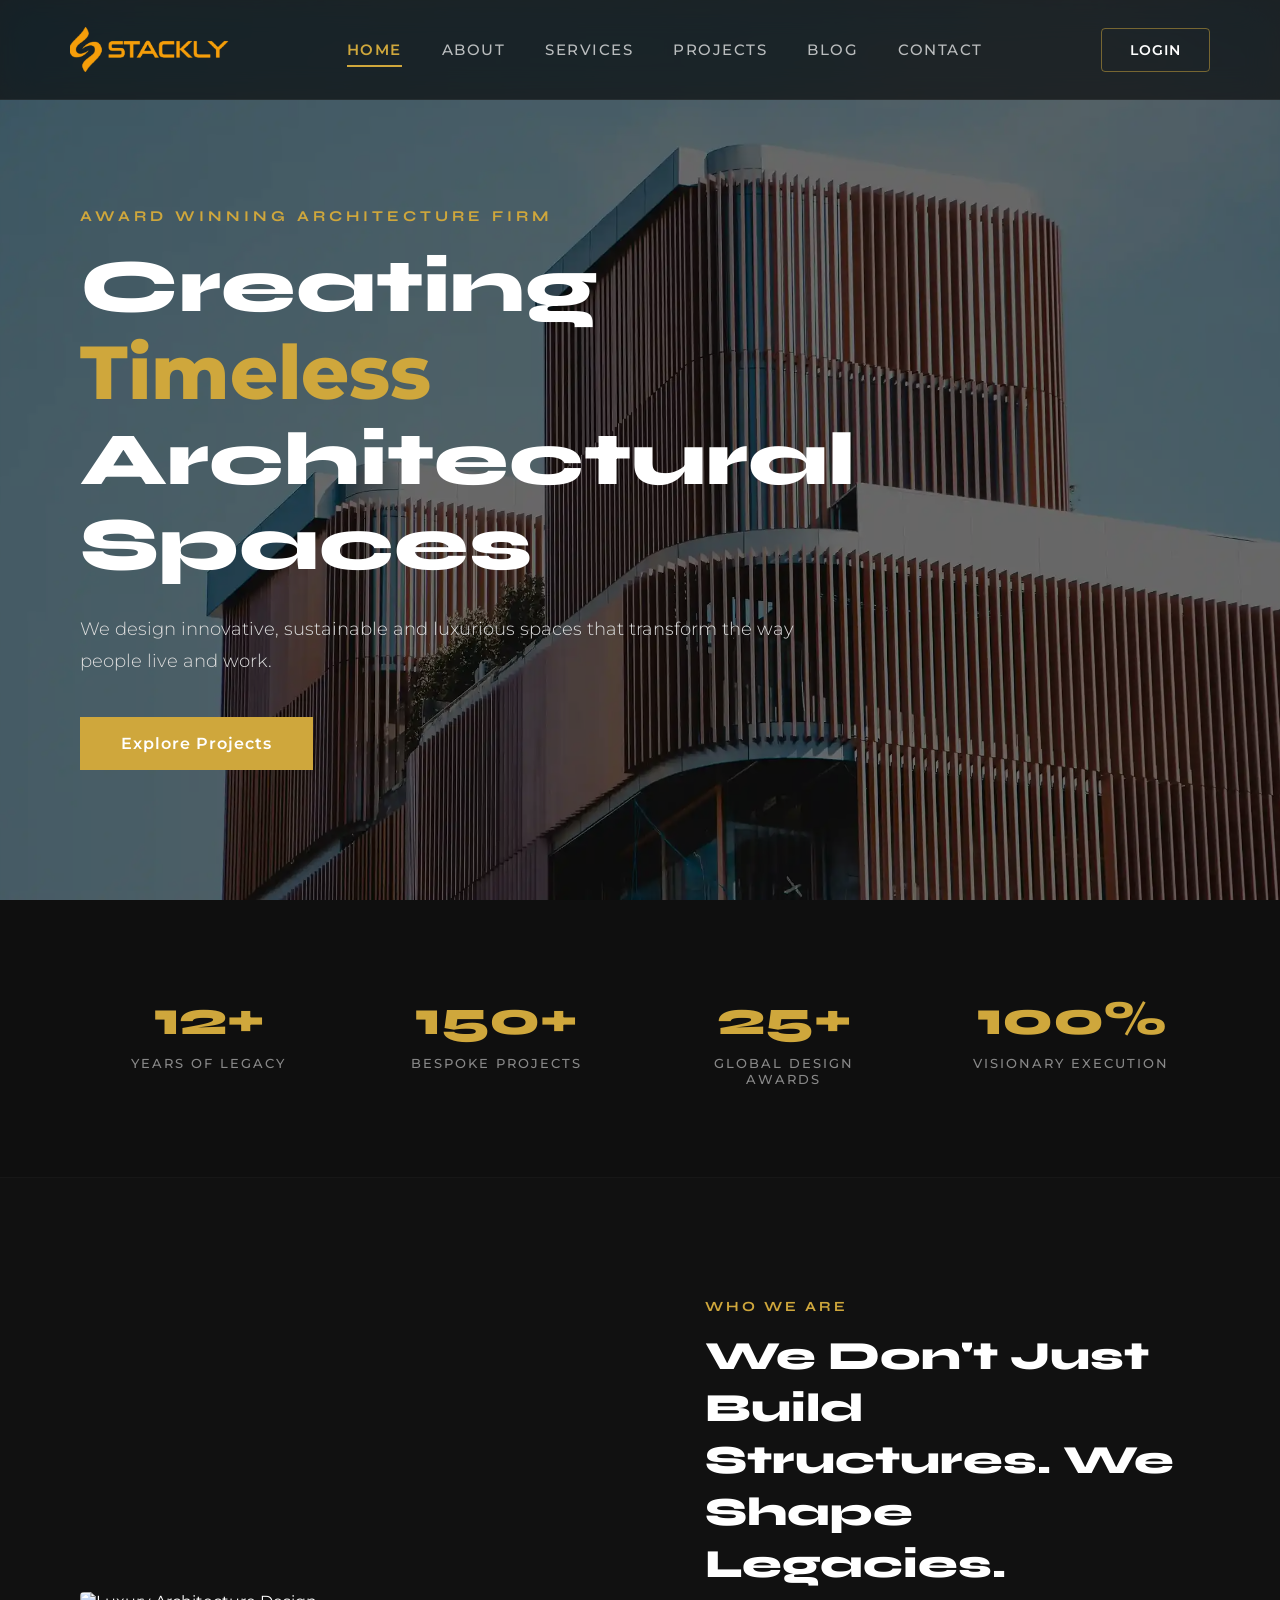
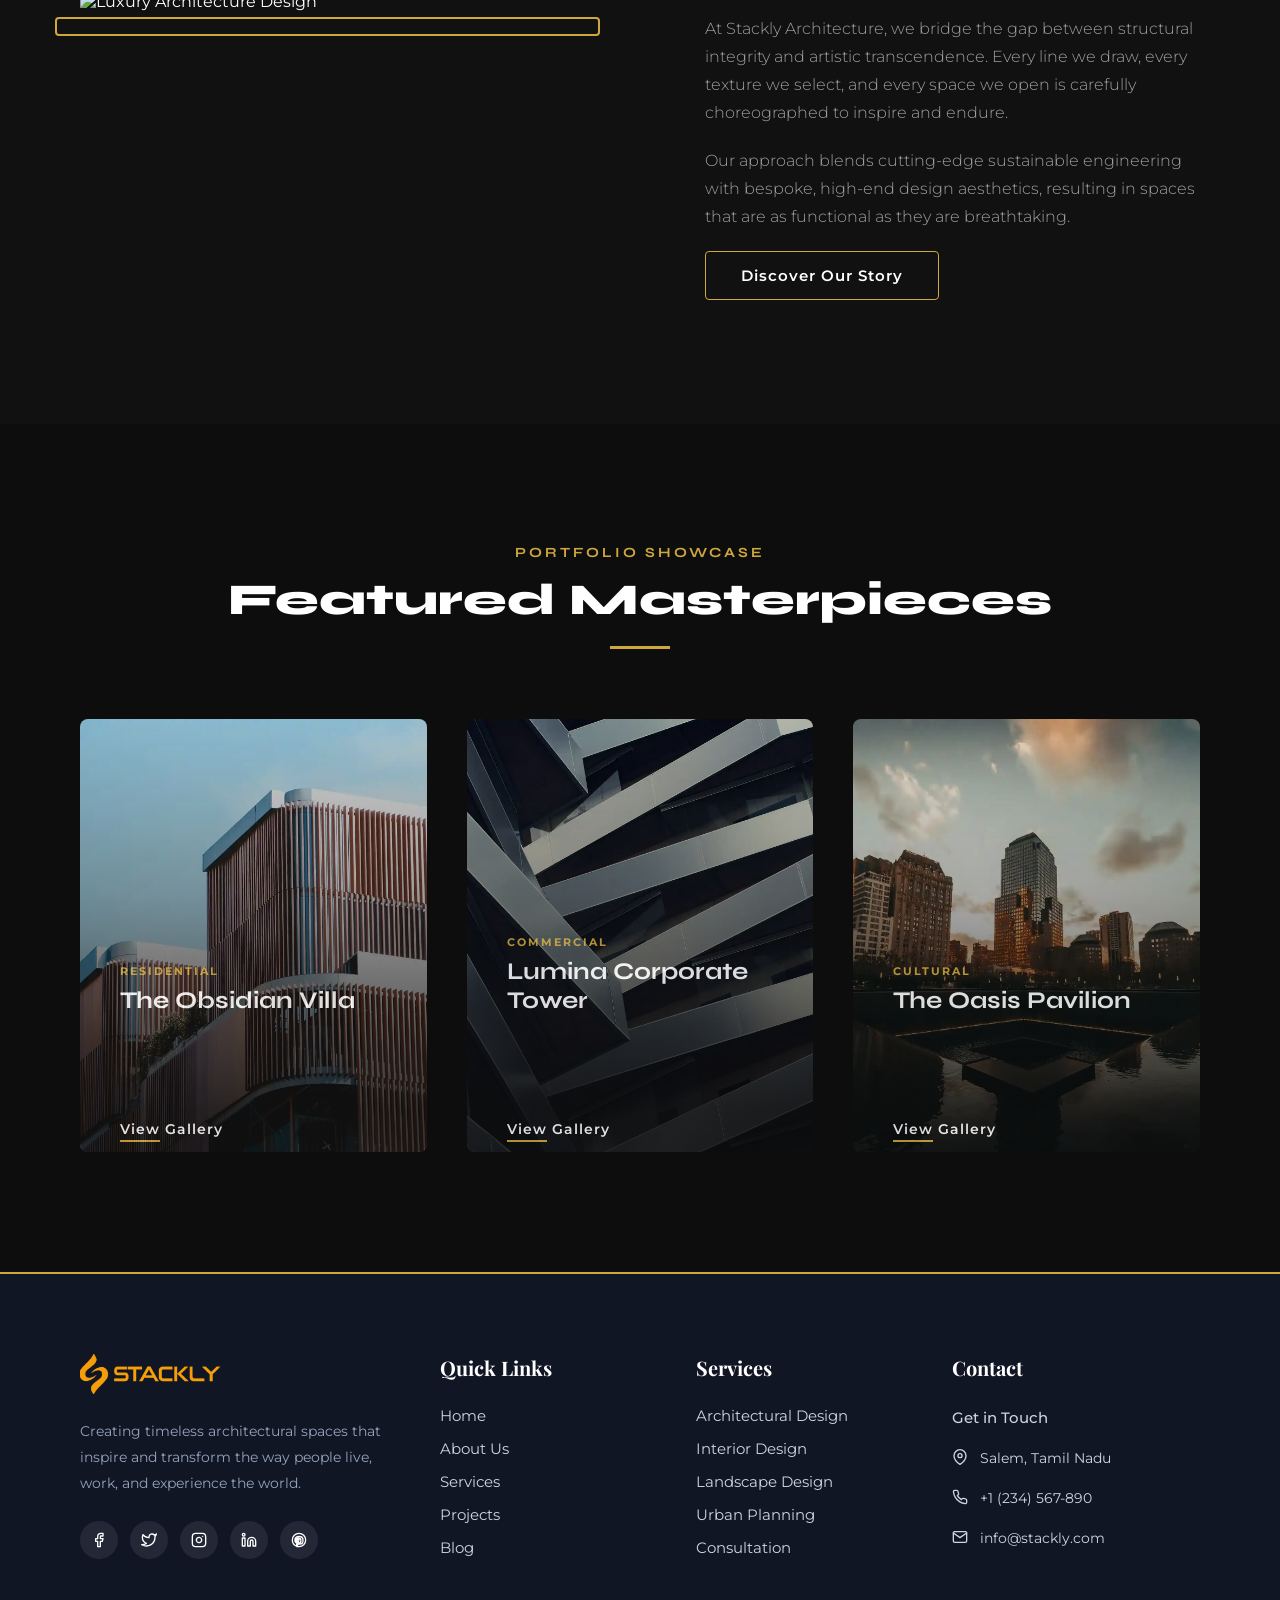
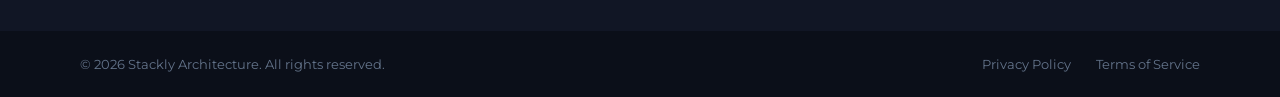
==== index.html @ 0e6e949b "Add files via upload" ====
<!DOCTYPE html>
<html lang="en">

<head>
  <meta charset="UTF-8" />
  <meta name="viewport" content="width=device-width, initial-scale=1.0" />
  <title>Stackly Architecture</title>
  <link rel="stylesheet" href="navbar.css">
  <link rel="stylesheet" href="footer.css">
  <link rel="stylesheet" href="index.css">
</head>

<body>

  <div id="navbar-container"></div>

  <section class="hero">
    <div class="overlay"></div>

    <div class="hero-content">
      <h4>AWARD WINNING ARCHITECTURE FIRM</h4>

      <h1>
        Creating <span>Timeless</span><br>
        Architectural Spaces
      </h1>

      <p>
        We design innovative, sustainable and luxurious spaces
        that transform the way people live and work.
      </p>

      <a href="404.html" class="explore-btn">Explore Projects</a>
    </div>
  </section>

  <!-- Highlights / Stats Bar -->
  <section class="stats-section reveal">
    <div class="stats-grid">
      <div class="stats-item">
        <h2>12+</h2>
        <p>Years of Legacy</p>
      </div>
      <div class="stats-item">
        <h2>150+</h2>
        <p>Bespoke Projects</p>
      </div>
      <div class="stats-item">
        <h2>25+</h2>
        <p>Global Design Awards</p>
      </div>
      <div class="stats-item">
        <h2>100%</h2>
        <p>Visionary Execution</p>
      </div>
    </div>
  </section>

  <!-- About Studio Teaser -->
  <section class="about-teaser reveal">
    <div class="teaser-grid">
      <div class="teaser-img-wrapper">
        <img src="https://images.unsplash.com/photo-1600585154340-be6161a56a0c?q=80&w=1200"
          alt="Luxury Architecture Design">
        <div class="teaser-gold-frame"></div>
      </div>
      <div class="teaser-content">
        <h4>WHO WE ARE</h4>
        <h2>We Don't Just Build Structures. We Shape Legacies.</h2>
        <p>
          At Stackly Architecture, we bridge the gap between structural integrity and artistic transcendence. Every line
          we draw, every texture we select, and every space we open is carefully choreographed to inspire and endure.
        </p>
        <p>
          Our approach blends cutting-edge sustainable engineering with bespoke, high-end design aesthetics, resulting
          in spaces that are as functional as they are breathtaking.
        </p>
        <a href="404.html" class="teaser-btn">Discover Our Story</a>
      </div>
    </div>
  </section>

  <!-- Featured Masterpieces Portfolio -->
  <section class="featured-projects reveal">
    <div class="section-title">
      <h4>PORTFOLIO SHOWCASE</h4>
      <h2>Featured Masterpieces</h2>
      <div class="title-bar"></div>
    </div>

    <div class="projects-grid">
      <!-- Card 1 -->
      <div class="project-item">
        <div class="project-img-box">
          <img src="assets/a1.webp" alt="The Obsidian Villa">
          <div class="project-hover-overlay">
            <div class="project-meta">
              <span>RESIDENTIAL</span>
              <h3>The Obsidian Villa</h3>
              <p>A harmonious blend of dark concrete, raw timber, and expansive glass panels looking over the hills.</p>
              <a href="project.html" class="project-link">View Gallery</a>
            </div>
          </div>
        </div>
      </div>

      <!-- Card 2 -->
      <div class="project-item">
        <div class="project-img-box">
          <img src="assets/a2.webp" alt="Lumina Corporate Tower">
          <div class="project-hover-overlay">
            <div class="project-meta">
              <span>COMMERCIAL</span>
              <h3>Lumina Corporate Tower</h3>
              <p>A towering statement of modern light-refractive glass panels and dynamic corporate layout spacing.</p>
              <a href="project.html" class="project-link">View Gallery</a>
            </div>
          </div>
        </div>
      </div>

      <!-- Card 3 -->
      <div class="project-item">
        <div class="project-img-box">
          <img src="assets/a3.webp" alt="The Oasis Pavilion">
          <div class="project-hover-overlay">
            <div class="project-meta">
              <span>CULTURAL</span>
              <h3>The Oasis Pavilion</h3>
              <p>A sculptural community dome utilizing natural curved panels and integrated biophilic gardens.</p>
              <a href="project.html" class="project-link">View Gallery</a>
            </div>
          </div>
        </div>
      </div>
    </div>
  </section>

  <footer class="site-footer">
    <div class="footer-grid">
      <div class="footer-col brand-col">
        <div class="footer-logo" onclick="window.location.href='index.html'">
          <img src="assets/logo.webp" alt="Stackly Logo">
        </div>
        <p class="brand-desc">Creating timeless architectural spaces that inspire and transform the way people live, work, and experience the world.</p>
        <div class="social-links">
          <a href="404.html" class="social-icon" aria-label="Facebook"><svg xmlns="http://www.w3.org/2000/svg" width="20" height="20" viewBox="0 0 24 24" fill="none" stroke="currentColor" stroke-width="2" stroke-linecap="round" stroke-linejoin="round"><path d="M18 2h-3a5 5 0 0 0-5 5v3H7v4h3v8h4v-8h3l1-4h-4V7a1 1 0 0 1 1-1h3z"></path></svg></a>
          <a href="404.html" class="social-icon" aria-label="Twitter"><svg xmlns="http://www.w3.org/2000/svg" width="20" height="20" viewBox="0 0 24 24" fill="none" stroke="currentColor" stroke-width="2" stroke-linecap="round" stroke-linejoin="round"><path d="M23 3a10.9 10.9 0 0 1-3.14 1.53 4.48 4.48 0 0 0-7.86 3v1A10.66 10.66 0 0 1 3 4s-4 9 5 13a11.64 11.64 0 0 1-7 2c9 5 20 0 20-11.5a4.5 4.5 0 0 0-.08-.83A7.72 7.72 0 0 0 23 3z"></path></svg></a>
          <a href="404.html" class="social-icon" aria-label="Instagram"><svg xmlns="http://www.w3.org/2000/svg" width="20" height="20" viewBox="0 0 24 24" fill="none" stroke="currentColor" stroke-width="2" stroke-linecap="round" stroke-linejoin="round"><rect x="2" y="2" width="20" height="20" rx="5" ry="5"></rect><path d="M16 11.37A4 4 0 1 1 12.63 8 4 4 0 0 1 16 11.37z"></path><line x1="17.5" y1="6.5" x2="17.51" y2="6.5"></line></svg></a>
          <a href="404.html" class="social-icon" aria-label="LinkedIn"><svg xmlns="http://www.w3.org/2000/svg" width="20" height="20" viewBox="0 0 24 24" fill="none" stroke="currentColor" stroke-width="2" stroke-linecap="round" stroke-linejoin="round"><path d="M16 8a6 6 0 0 1 6 6v7h-4v-7a2 2 0 0 0-2-2 2 2 0 0 0-2 2v7h-4v-7a6 6 0 0 1 6-6z"></path><rect x="2" y="9" width="4" height="12"></rect><circle cx="4" cy="4" r="2"></circle></svg></a>
          <a href="404.html" class="social-icon" aria-label="Pinterest"><svg xmlns="http://www.w3.org/2000/svg" width="20" height="20" viewBox="0 0 24 24" fill="none" stroke="currentColor" stroke-width="2" stroke-linecap="round" stroke-linejoin="round"><path d="M12 2C6.48 2 2 6.48 2 12c0 4.27 2.68 7.9 6.47 9.35-.08-.8-.15-2.02.03-2.9.16-.69.96-4.08.96-4.08s-.25-.49-.25-1.22c0-1.15.66-2.01 1.49-2.01.7 0 1.04.53 1.04 1.16 0 .7-.45 1.76-.69 2.74-.19.82.41 1.48 1.22 1.48 1.47 0 2.6-1.55 2.6-3.79 0-1.98-1.42-3.37-3.46-3.37-2.36 0-3.74 1.77-3.74 3.59 0 .71.27 1.48.62 1.9.07.08.08.15.06.23-.06.27-.21.87-.24.99-.04.16-.14.2-.32.12-1.19-.55-1.93-2.29-1.93-3.69 0-3.01 2.18-5.77 6.3-5.77 3.31 0 5.88 2.36 5.88 5.5 0 3.29-2.07 5.94-4.95 5.94-1 0-1.93-.52-2.25-1.12l-.61 2.33c-.22.85-.82 1.92-1.22 2.57C10.07 21.87 11.02 22 12 22c5.52 0 10-4.48 10-10S17.52 2 12 2z"></path></svg></a>
        </div>
      </div>
      <div class="footer-col">
        <h3>Quick Links</h3>
        <ul>
          <li><a href="index.html">Home</a></li>
          <li><a href="about.html">About Us</a></li>
          <li><a href="services.html">Services</a></li>
          <li><a href="project.html">Projects</a></li>
          <li><a href="blog.html">Blog</a></li>
        </ul>
      </div>
      <div class="footer-col">
        <h3>Services</h3>
        <ul>
          <li><a href="services.html">Architectural Design</a></li>
          <li><a href="services.html">Interior Design</a></li>
          <li><a href="services.html">Landscape Design</a></li>
          <li><a href="services.html">Urban Planning</a></li>
          <li><a href="services.html">Consultation</a></li>
        </ul>
      </div>
      <div class="footer-col contact-col">
        <h3>Contact</h3>
        <ul class="contact-list">
          <li class="get-in-touch-label">Get in Touch</li>
          <li><svg xmlns="http://www.w3.org/2000/svg" width="18" height="18" viewBox="0 0 24 24" fill="none" stroke="currentColor" stroke-width="2" stroke-linecap="round" stroke-linejoin="round"><path d="M21 10c0 7-9 13-9 13s-9-6-9-13a9 9 0 0 1 18 0z"></path><circle cx="12" cy="10" r="3"></circle></svg><span>Salem, Tamil Nadu</span></li>
          <li><svg xmlns="http://www.w3.org/2000/svg" width="18" height="18" viewBox="0 0 24 24" fill="none" stroke="currentColor" stroke-width="2" stroke-linecap="round" stroke-linejoin="round"><path d="M22 16.92v3a2 2 0 0 1-2.18 2 19.79 19.79 0 0 1-8.63-3.07 19.5 19.5 0 0 1-6-6 19.79 19.79 0 0 1-3.07-8.67A2 2 0 0 1 4.11 2h3a2 2 0 0 1 2 1.72 12.84 12.84 0 0 0 .7 2.81 2 2 0 0 1-.45 2.11L8.09 9.91a16 16 0 0 0 6 6l1.27-1.27a2 2 0 0 1 2.11-.45 12.84 12.84 0 0 0 2.81.7A2 2 0 0 1 22 16.92z"></path></svg><span>+1 (234) 567-890</span></li>
          <li><svg xmlns="http://www.w3.org/2000/svg" width="18" height="18" viewBox="0 0 24 24" fill="none" stroke="currentColor" stroke-width="2" stroke-linecap="round" stroke-linejoin="round"><path d="M4 4h16c1.1 0 2 .9 2 2v12c0 1.1-.9 2-2 2H4c-1.1 0-2-.9-2-2V6c0-1.1.9-2 2-2z"></path><polyline points="22,6 12,13 2,6"></polyline></svg><span>info@stackly.com</span></li>
        </ul>
      </div>
    </div>
    <div class="footer-bottom">
      <p>&copy; 2026 Stackly Architecture. All rights reserved.</p>
      <div class="footer-bottom-links">
        <a href="#">Privacy Policy</a>
        <a href="#">Terms of Service</a>
      </div>
    </div>
  </footer>

  <script>
    fetch('navbar.html')
      .then(response => response.text())
      .then(data => {
        document.getElementById('navbar-container').innerHTML = data;
      });
  </script>
  <script src="script.js"></script>

</body>

</html>
---- navbar.css ----
@import url('https://fonts.googleapis.com/css2?family=Montserrat:wght@300;400;500;600;700&family=Syne:wght@500;700;800&display=swap');

*{
    margin:0;
    padding:0;
    box-sizing:border-box;
    font-family: 'Montserrat', Arial, Helvetica, sans-serif;
}

.navbar{
    width:100%;
    height:100px;
    background:rgba(17, 17, 17, 0.75);
    backdrop-filter:blur(15px) saturate(180%);
    -webkit-backdrop-filter:blur(15px) saturate(180%);
    display:flex;
    justify-content:space-between;
    align-items:center;
    padding:0 70px;
    position:fixed;
    top:0;
    left:0;
    z-index:1000;
    border-bottom:1px solid rgba(255, 255, 255, 0.05);
    transition:all 0.5s cubic-bezier(0.25, 0.8, 0.25, 1);
    animation:navFade 1s cubic-bezier(0.25, 0.8, 0.25, 1);
}

/* Scrolled/Sticky State */
.navbar.scrolled,
.navbar.sticky {
    height: 75px;
    background: rgba(17, 17, 17, 0.92);
    box-shadow: 0 10px 30px rgba(0, 0, 0, 0.3);
    border-bottom: 1px solid rgba(207, 167, 60, 0.15);
}

.logo{
    font-family: 'Syne', sans-serif;
    font-size:32px;
    font-weight:800;
    letter-spacing:4px;
    text-transform:uppercase;
    background: linear-gradient(135deg, #ffffff 30%, #cfa73c 70%);
    -webkit-background-clip: text;
    background-clip: text;
    -webkit-text-fill-color: transparent;
    transition: all 0.5s cubic-bezier(0.25, 0.8, 0.25, 1);
    cursor:pointer;
    position:relative;
}

.logo:hover{
    transform: scale(1.03);
    filter: drop-shadow(0 0 10px rgba(207, 167, 60, 0.5));
}

nav{
    display:flex;
    align-items:center;
    gap:40px;
}

nav a{
    text-decoration:none;
    color:rgba(255, 255, 255, 0.7);
    font-size:15px;
    font-weight:500;
    letter-spacing:1.5px;
    text-transform:uppercase;
    position:relative;
    padding:8px 0;
    transition: color 0.4s cubic-bezier(0.25, 0.8, 0.25, 1), transform 0.3s ease;
    display: inline-block;
}

nav a::after{
    content:'';
    width:0%;
    height:2px;
    background:linear-gradient(90deg, transparent, #cfa73c, transparent);
    position:absolute;
    left:50%;
    bottom:0;
    transition: width 0.4s cubic-bezier(0.25, 0.8, 0.25, 1), left 0.4s cubic-bezier(0.25, 0.8, 0.25, 1);
}

nav a:hover{
    color:white;
    transform:translateY(-2px);
}

nav a:hover::after{
    width:100%;
    left:0;
}

/* Active Link State */
nav a.active {
    color: #cfa73c;
    font-weight: 600;
}

nav a.active::after {
    width: 100%;
    left: 0;
    background: #cfa73c;
}

.nav-buttons{
    display:flex;
    align-items:center;
}

.login-btn{
    padding:12px 28px;
    border:1px solid rgba(207, 167, 60, 0.5);
    text-decoration:none;
    color:white;
    font-size:14px;
    font-weight:600;
    letter-spacing:1px;
    text-transform:uppercase;
    border-radius:4px;
    background:transparent;
    position:relative;
    overflow:hidden;
    transition:all 0.4s cubic-bezier(0.25, 0.8, 0.25, 1);
    z-index:1;
}

.login-btn::before {
    content: '';
    position: absolute;
    top: 0;
    left: 0;
    width: 0%;
    height: 100%;
    background: #cfa73c;
    z-index: -1;
    transition: all 0.4s cubic-bezier(0.25, 0.8, 0.25, 1);
}

.login-btn:hover{
    color:#111;
    border-color:#cfa73c;
    box-shadow:0 0 15px rgba(207, 167, 60, 0.4);
    transform:translateY(-2px);
}

.login-btn:hover::before {
    width: 100%;
}

/* Menu Toggle (Hamburger) */
.menu-toggle {
    display: none;
    flex-direction: column;
    justify-content: space-between;
    width: 30px;
    height: 20px;
    background: transparent;
    border: none;
    cursor: pointer;
    z-index: 1001;
}

.menu-toggle .bar {
    width: 100%;
    height: 2px;
    background-color: white;
    border-radius: 2px;
    transition: all 0.4s cubic-bezier(0.25, 0.8, 0.25, 1);
}

/* Hamburger Animation when Active */
.menu-toggle.active .bar:nth-child(1) {
    transform: translateY(9px) rotate(45deg);
    background-color: #cfa73c;
}

.menu-toggle.active .bar:nth-child(2) {
    opacity: 0;
    transform: translateX(-20px);
}

.menu-toggle.active .bar:nth-child(3) {
    transform: translateY(-9px) rotate(-45deg);
    background-color: #cfa73c;
}

@keyframes navFade{
    from{
        opacity:0;
        transform:translateY(-40px);
    }
    to{
        opacity:1;
        transform:translateY(0);
    }
}

/* Body lock when menu open */
body.menu-open {
    overflow: hidden;
}

/* Responsive Styles */
@media(max-width:992px){
    .navbar{
        padding:0 40px;
    }
    nav{
        gap:25px;
    }
    nav a{
        font-size:14px;
        letter-spacing:1px;
    }
    .logo{
        font-size:28px;
    }
}

@media(max-width:768px){
    .navbar{
        height:80px;
        padding:0 30px;
    }
    
    .navbar.scrolled,
    .navbar.sticky{
        height:70px;
    }

    .menu-toggle{
        display:flex;
    }

    nav{
        position:fixed;
        top:0;
        right:-100%;
        width:80%;
        max-width:360px;
        height:100vh;
        background:rgba(10, 10, 10, 0.98);
        backdrop-filter:blur(25px);
        -webkit-backdrop-filter:blur(25px);
        border-left:1px solid rgba(207, 167, 60, 0.15);
        flex-direction:column;
        justify-content:center;
        align-items:center;
        gap:35px;
        transition:right 0.5s cubic-bezier(0.25, 0.8, 0.25, 1);
        z-index:1000;
        padding:100px 40px;
    }

    nav.active{
        right:0;
    }

    nav a{
        font-size:18px;
        letter-spacing:2px;
        color:rgba(255, 255, 255, 0.85);
    }
    
    nav a:hover {
        transform: none;
    }

    .nav-buttons{
        position:fixed;
        bottom:80px;
        right:-100%;
        width:80%;
        max-width:360px;
        justify-content:center;
        transition:right 0.5s cubic-bezier(0.25, 0.8, 0.25, 1);
        z-index:1000;
    }

    .nav-buttons.active{
        right:0;
    }

    .login-btn{
        width:70%;
        text-align:center;
        padding:14px 0;
        font-size:15px;
    }
}

/* Prevent content cut-off under fixed navbar for all pages */
.hero,
.about,
.contact,
.services,
.projects,
.blog-section {
    padding-top: 160px !important;
    padding-bottom: 80px !important;
    min-height: 100vh !important;
    box-sizing: border-box !important;
}

@media(max-width: 768px) {
    .hero,
    .about,
    .contact,
    .services,
    .projects,
    .blog-section {
        padding-top: 120px !important;
        padding-bottom: 60px !important;
    }
}

/* Logo Image Styling & Scroll Animations */
.logo img {
    height: 45px;
    width: auto;
    display: block;
    transition: all 0.5s cubic-bezier(0.25, 0.8, 0.25, 1);
}

.navbar.scrolled .logo img,
.navbar.sticky .logo img {
    height: 38px;
}

@media(max-width: 480px) {
    .navbar {
        padding: 0 20px;
        height: 70px;
    }

    .logo img {
        height: 36px;
    }

    nav {
        width: 100%;
        max-width: 100%;
    }

    .nav-buttons {
        width: 100%;
        max-width: 100%;
    }

    .login-btn {
        width: 80%;
    }
}
---- footer.css ----
@import url('https://fonts.googleapis.com/css2?family=Montserrat:wght@300;400;500;600;700&family=Syne:wght@500;700;800&family=Playfair+Display:wght@600;700&display=swap');

.site-footer {
    background: #111625; /* Dark navy slate background */
    color: #cbd5e1; /* Slate text color */
    padding: 80px 80px 0 80px; /* Top and sides padding, 0 bottom padding so the bottom bar sits flush */
    border-top: 2px solid #cfa73c; /* Solid gold top line */
    font-family: 'Montserrat', sans-serif;
    position: relative;
    z-index: 10;
}

.footer-grid {
    max-width: 1200px;
    margin: 0 auto;
    display: grid;
    grid-template-columns: 1.5fr 1fr 1fr 1.2fr;
    gap: 50px;
}

.footer-col h3 {
    font-family: 'Playfair Display', serif; /* Serif typography for headings */
    color: #ffffff; /* Crisp white */
    font-size: 20px;
    font-weight: 700;
    margin-bottom: 25px;
    letter-spacing: 0px;
    text-transform: capitalize;
}

/* Brand Column styling */
.brand-col .footer-logo {
    margin-bottom: 20px;
    cursor: pointer;
    display: inline-block;
    transition: all 0.3s ease;
}

.brand-col .footer-logo img {
    height: 40px;
    width: auto;
    display: block;
}

.brand-desc {
    font-size: 14px;
    line-height: 26px;
    color: #94a3b8; /* Lighter slate gray */
    margin-bottom: 25px;
}

/* Social links styling */
.social-links {
    display: flex;
    gap: 12px;
}

.social-icon {
    display: flex;
    justify-content: center;
    align-items: center;
    width: 38px;
    height: 38px;
    border-radius: 50%;
    background: rgba(255, 255, 255, 0.08); /* Solid dark translucent circle */
    color: #ffffff; /* White icons */
    transition: all 0.3s ease;
    border: none;
}

.social-icon svg {
    display: block;
    width: 16px;
    height: 16px;
    transition: transform 0.3s ease;
}

.social-icon:hover {
    background: #cfa73c;
    color: #111625;
    transform: translateY(-3px);
}

.social-icon:hover svg {
    transform: scale(1.1);
}

/* Quick links and list stylings */
.footer-col ul {
    list-style: none;
    padding: 0;
    margin: 0;
}

.footer-col ul li {
    margin-bottom: 14px;
}

.footer-col ul li a {
    text-decoration: none;
    color: #cbd5e1; /* Slate blue-gray */
    font-size: 15px;
    transition: all 0.3s ease;
    display: inline-block;
}

.footer-col ul li a:hover {
    color: #ffffff; /* Brighten to white on hover */
    transform: translateX(3px);
}

/* Contact Info list */
.contact-list li {
    display: flex;
    align-items: flex-start;
    gap: 12px;
    margin-bottom: 16px !important;
    font-size: 14px;
    line-height: 24px;
    color: #cbd5e1;
}

.get-in-touch-label {
    color: #cbd5e1 !important;
    font-size: 15px !important;
    font-weight: 500;
    margin-bottom: 16px !important;
    display: block !important;
}

.contact-list li svg {
    color: #cbd5e1; /* White/slate icons instead of gold */
    flex-shrink: 0;
    margin-top: 3px;
    width: 16px;
    height: 16px;
}

/* Bottom copyright bar */
.footer-bottom {
    background: #0b0f19; /* Very dark navy bar */
    margin: 60px -80px 0 -80px; /* Stretch to edge over the padding */
    padding: 25px 80px;
    display: flex;
    justify-content: space-between;
    align-items: center;
    font-size: 13px;
    color: #64748b;
}

.footer-bottom-links {
    display: flex;
    gap: 25px;
}

.footer-bottom-links a {
    text-decoration: none;
    color: #64748b;
    transition: color 0.3s;
}

.footer-bottom-links a:hover {
    color: #cbd5e1;
}

/* Responsive collapse rules */
@media(max-width: 992px) {
    .site-footer {
        padding: 60px 40px 0 40px;
    }
    
    .footer-grid {
        grid-template-columns: 1fr 1fr;
        gap: 40px;
    }

    .footer-bottom {
        margin: 60px -40px 0 -40px;
        padding: 25px 40px;
    }
}

@media(max-width: 576px) {
    .site-footer {
        padding: 50px 20px 0 20px;
    }

    .footer-grid {
        grid-template-columns: 1fr;
        gap: 35px;
    }
    
    .footer-bottom {
        flex-direction: column;
        gap: 15px;
        text-align: center;
        margin: 40px -20px 0 -20px;
        padding: 25px 20px;
    }
}
---- index.css ----
@import url('https://fonts.googleapis.com/css2?family=Montserrat:wght@300;400;500;600;700&family=Syne:wght@500;700;800&display=swap');

*{
    margin:0;
    padding:0;
    box-sizing:border-box;
}

body{
    background:#111;
    color:white;
    font-family: 'Montserrat', sans-serif;
    overflow-x: hidden;
}

/* Sequential theatrical animations for Hero section */
.hero{
    width:100%;
    min-height:100vh;
    background:url('./assets/a1.webp') center/cover;
    position:relative;
    display:flex;
    align-items:center;
    padding: 160px 80px 80px 80px;
}

.overlay{
    position:absolute;
    width:100%;
    height:100%;
    background:rgba(0,0,0,0.55);
    top:0;
    left:0;
}

.hero-content{
    position:relative;
    z-index:1;
    max-width:750px;
}

.hero-content h4{
    font-family: 'Syne', sans-serif;
    color:#cfa73c;
    margin-bottom:20px;
    letter-spacing:4px;
    font-weight: 700;
    font-size: 15px;
    text-transform: uppercase;
    opacity: 0;
    animation: fadeLeftHero 1s cubic-bezier(0.25, 0.8, 0.25, 1) 0.2s forwards;
}

.hero-content h1{
    font-family: 'Syne', sans-serif;
    font-size:75px;
    line-height:85px;
    margin-bottom:25px;
    font-weight: 800;
    opacity: 0;
    animation: fadeUpHero 1.2s cubic-bezier(0.25, 0.8, 0.25, 1) 0.5s forwards;
}

.hero-content span{
    color:#cfa73c;
}

.hero-content p{
    font-size:18px;
    line-height:32px;
    margin-bottom:40px;
    color: #ddd;
    font-weight: 300;
    opacity: 0;
    animation: fadeUpHero 1.2s cubic-bezier(0.25, 0.8, 0.25, 1) 0.8s forwards;
}

.explore-btn{
    display: inline-block;
    padding: 16px 40px;
    background: #cfa73c;
    color: white;
    text-decoration: none;
    font-size: 16px;
    font-weight: 600;
    letter-spacing: 1px;
    transition: all 0.4s cubic-bezier(0.25, 0.8, 0.25, 1);
    opacity: 0;
    animation: fadeUpHero 1.2s cubic-bezier(0.25, 0.8, 0.25, 1) 1.1s forwards;
    border: 1px solid #cfa73c;
    position: relative;
    overflow: hidden;
    z-index: 1;
}

.explore-btn::before {
    content: '';
    position: absolute;
    top: 0;
    left: -100%;
    width: 100%;
    height: 100%;
    background: white;
    transition: all 0.5s cubic-bezier(0.25, 0.8, 0.25, 1);
    z-index: -1;
}

.explore-btn:hover{
    color: black;
    border-color: white;
}

.explore-btn:hover::before {
    left: 0;
}

/* Stats Section (Highlights) */
.stats-section {
    background: #0f0f0f;
    padding: 70px 80px;
    border-bottom: 1px solid rgba(255, 255, 255, 0.03);
}

.stats-grid {
    max-width: 1200px;
    margin: 0 auto;
    display: grid;
    grid-template-columns: repeat(4, 1fr);
    gap: 30px;
    text-align: center;
}

.stats-item {
    padding: 20px;
    transition: transform 0.4s cubic-bezier(0.25, 0.8, 0.25, 1);
}

.stats-item:hover {
    transform: translateY(-8px);
}

.stats-item h2 {
    font-family: 'Syne', sans-serif;
    font-size: 48px;
    color: #cfa73c;
    font-weight: 800;
    margin-bottom: 8px;
}

.stats-item p {
    font-size: 13px;
    text-transform: uppercase;
    letter-spacing: 2px;
    color: #888;
    font-weight: 500;
}

/* About Teaser Section */
.about-teaser {
    background: #111;
    padding: 120px 80px;
}

.teaser-grid {
    max-width: 1200px;
    margin: 0 auto;
    display: grid;
    grid-template-columns: 1.1fr 1fr;
    gap: 80px;
    align-items: center;
}

.teaser-img-wrapper {
    position: relative;
    width: 100%;
}

.teaser-img-wrapper img {
    width: 100%;
    height: auto;
    display: block;
    border-radius: 4px;
    position: relative;
    z-index: 2;
}

.teaser-gold-frame {
    position: absolute;
    border: 2px solid #cfa73c;
    top: 25px;
    left: -25px;
    width: 100%;
    height: 100%;
    z-index: 1;
    border-radius: 4px;
    transition: all 0.5s cubic-bezier(0.25, 0.8, 0.25, 1);
}

.teaser-img-wrapper:hover .teaser-gold-frame {
    top: 0;
    left: 0;
}

.teaser-content h4 {
    font-family: 'Syne', sans-serif;
    color: #cfa73c;
    font-size: 14px;
    letter-spacing: 3px;
    margin-bottom: 15px;
    font-weight: 700;
}

.teaser-content h2 {
    font-family: 'Syne', sans-serif;
    font-size: 40px;
    line-height: 52px;
    margin-bottom: 25px;
    font-weight: 800;
    color: white;
}

.teaser-content p {
    font-size: 16px;
    line-height: 28px;
    color: #a0a0a0;
    margin-bottom: 20px;
    font-weight: 300;
}

.teaser-btn {
    display: inline-block;
    padding: 14px 35px;
    border: 1px solid #cfa73c;
    background: transparent;
    color: white;
    text-decoration: none;
    font-size: 15px;
    font-weight: 600;
    letter-spacing: 1px;
    border-radius: 4px;
    transition: all 0.4s cubic-bezier(0.25, 0.8, 0.25, 1);
    position: relative;
    overflow: hidden;
    z-index: 1;
}

.teaser-btn::before {
    content: '';
    position: absolute;
    top: 0;
    left: -100%;
    width: 100%;
    height: 100%;
    background: #cfa73c;
    transition: all 0.5s cubic-bezier(0.25, 0.8, 0.25, 1);
    z-index: -1;
}

.teaser-btn:hover::before {
    left: 0;
}

.teaser-btn:hover {
    color: #0d0d0d;
}

/* Featured Masterpieces Portfolio */
.featured-projects {
    background: #0d0d0d;
    padding: 120px 80px;
}

.section-title {
    text-align: center;
    margin-bottom: 70px;
}

.section-title h4 {
    font-family: 'Syne', sans-serif;
    color: #cfa73c;
    font-size: 14px;
    letter-spacing: 3px;
    margin-bottom: 12px;
    font-weight: 700;
}

.section-title h2 {
    font-family: 'Syne', sans-serif;
    font-size: 44px;
    font-weight: 800;
    color: white;
}

.title-bar {
    width: 60px;
    height: 3px;
    background: #cfa73c;
    margin: 20px auto 0 auto;
}

.projects-grid {
    max-width: 1200px;
    margin: 0 auto;
    display: grid;
    grid-template-columns: repeat(3, 1fr);
    gap: 40px;
}

.project-item {
    position: relative;
    border-radius: 8px;
    overflow: hidden;
    aspect-ratio: 4/5;
    z-index: 1;
}

.project-img-box {
    width: 100%;
    height: 100%;
    position: relative;
}

.project-img-box img {
    width: 100%;
    height: 100%;
    object-fit: cover;
    display: block;
    transition: transform 0.8s cubic-bezier(0.25, 0.8, 0.25, 1);
}

.project-hover-overlay {
    position: absolute;
    top: 0;
    left: 0;
    width: 100%;
    height: 100%;
    background: linear-gradient(to top, rgba(13,13,13,0.95) 10%, rgba(13,13,13,0.4) 60%, rgba(13,13,13,0.1) 100%);
    padding: 40px;
    display: flex;
    align-items: flex-end;
    opacity: 0.85;
    transition: all 0.5s cubic-bezier(0.25, 0.8, 0.25, 1);
}

.project-meta {
    transform: translateY(30px);
    transition: transform 0.5s cubic-bezier(0.25, 0.8, 0.25, 1);
}

.project-meta span {
    font-size: 11px;
    text-transform: uppercase;
    letter-spacing: 2px;
    color: #cfa73c;
    font-weight: 700;
    display: block;
    margin-bottom: 8px;
}

.project-meta h3 {
    font-family: 'Syne', sans-serif;
    font-size: 24px;
    font-weight: 700;
    color: white;
    margin-bottom: 12px;
}

.project-meta p {
    font-size: 14px;
    line-height: 24px;
    color: #a0a0a0;
    margin-bottom: 20px;
    font-weight: 300;
    opacity: 0;
    transition: opacity 0.5s cubic-bezier(0.25, 0.8, 0.25, 1);
}

.project-link {
    display: inline-block;
    color: white;
    text-decoration: none;
    font-size: 14px;
    font-weight: 600;
    letter-spacing: 1px;
    position: relative;
    padding-bottom: 4px;
}

.project-link::after {
    content: '';
    position: absolute;
    bottom: 0;
    left: 0;
    width: 40px;
    height: 2px;
    background: #cfa73c;
    transition: width 0.4s cubic-bezier(0.25, 0.8, 0.25, 1);
}

.project-item:hover .project-img-box img {
    transform: scale(1.08);
}

.project-item:hover .project-hover-overlay {
    background: linear-gradient(to top, rgba(13,13,13,0.98) 15%, rgba(13,13,13,0.55) 60%, rgba(13,13,13,0.2) 100%);
    opacity: 1;
}

.project-item:hover .project-meta {
    transform: translateY(0);
}

.project-item:hover .project-meta p {
    opacity: 1;
}

.project-item:hover .project-link::after {
    width: 100%;
}

/* Scroll Reveal States */
.reveal {
    opacity: 0;
    transform: translateY(50px);
    transition: opacity 1.2s cubic-bezier(0.25, 1, 0.5, 1), transform 1.2s cubic-bezier(0.25, 1, 0.5, 1);
}

.reveal.active {
    opacity: 1;
    transform: translateY(0);
}

/* Keyframes for Hero Intro */
@keyframes fadeLeftHero {
    from {
        opacity: 0;
        transform: translateX(-40px);
    }
    to {
        opacity: 1;
        transform: translateX(0);
    }
}

@keyframes fadeUpHero {
    from {
        opacity: 0;
        transform: translateY(50px);
    }
    to {
        opacity: 1;
        transform: translateY(0);
    }
}

/* Responsive CSS adjustments */
@media(max-width: 992px) {
    .hero{
        padding: 160px 40px 80px;
    }
    
    .hero-content h1{
        font-size: 55px;
        line-height: 65px;
    }
    
    .stats-section,
    .about-teaser,
    .featured-projects {
        padding: 80px 40px;
    }
    
    .stats-grid {
        grid-template-columns: repeat(2, 1fr);
        gap: 40px;
    }
    
    .teaser-grid {
        grid-template-columns: 1fr;
        gap: 60px;
    }
    
    .projects-grid {
        grid-template-columns: 1fr 1fr;
        gap: 30px;
    }
}

@media(max-width: 768px) {
    .hero {
        padding: 130px 25px 60px;
    }

    .hero-content {
        max-width: 100%;
    }

    .hero-content h1{
        font-size: 42px;
        line-height: 52px;
    }

    .hero-content p {
        font-size: 16px;
        line-height: 28px;
    }

    .projects-grid {
        grid-template-columns: 1fr;
        max-width: 100%;
    }

    .stats-section,
    .about-teaser,
    .featured-projects {
        padding: 60px 25px;
    }

    .stats-item h2 {
        font-size: 36px;
    }

    .teaser-gold-frame {
        display: none;
    }
}

@media(max-width: 576px) {
    .hero {
        padding: 120px 20px 60px;
    }

    .hero-content h4 {
        font-size: 12px;
        letter-spacing: 2px;
    }

    .hero-content h1{
        font-size: 32px;
        line-height: 42px;
    }

    .hero-content p {
        font-size: 15px;
        margin-bottom: 30px;
    }

    .explore-btn {
        padding: 14px 28px;
        font-size: 14px;
    }
    
    .stats-grid {
        grid-template-columns: 1fr 1fr;
        gap: 20px;
    }

    .stats-section {
        padding: 50px 20px;
    }

    .about-teaser,
    .featured-projects {
        padding: 60px 20px;
    }
    
    .teaser-content h2 {
        font-size: 28px;
        line-height: 38px;
    }
    
    .section-title h2 {
        font-size: 28px;
    }

    .section-title {
        margin-bottom: 40px;
    }

    .project-hover-overlay {
        padding: 24px;
        opacity: 1;
    }

    .project-meta {
        transform: translateY(0);
    }

    .project-meta p {
        opacity: 1;
    }
}
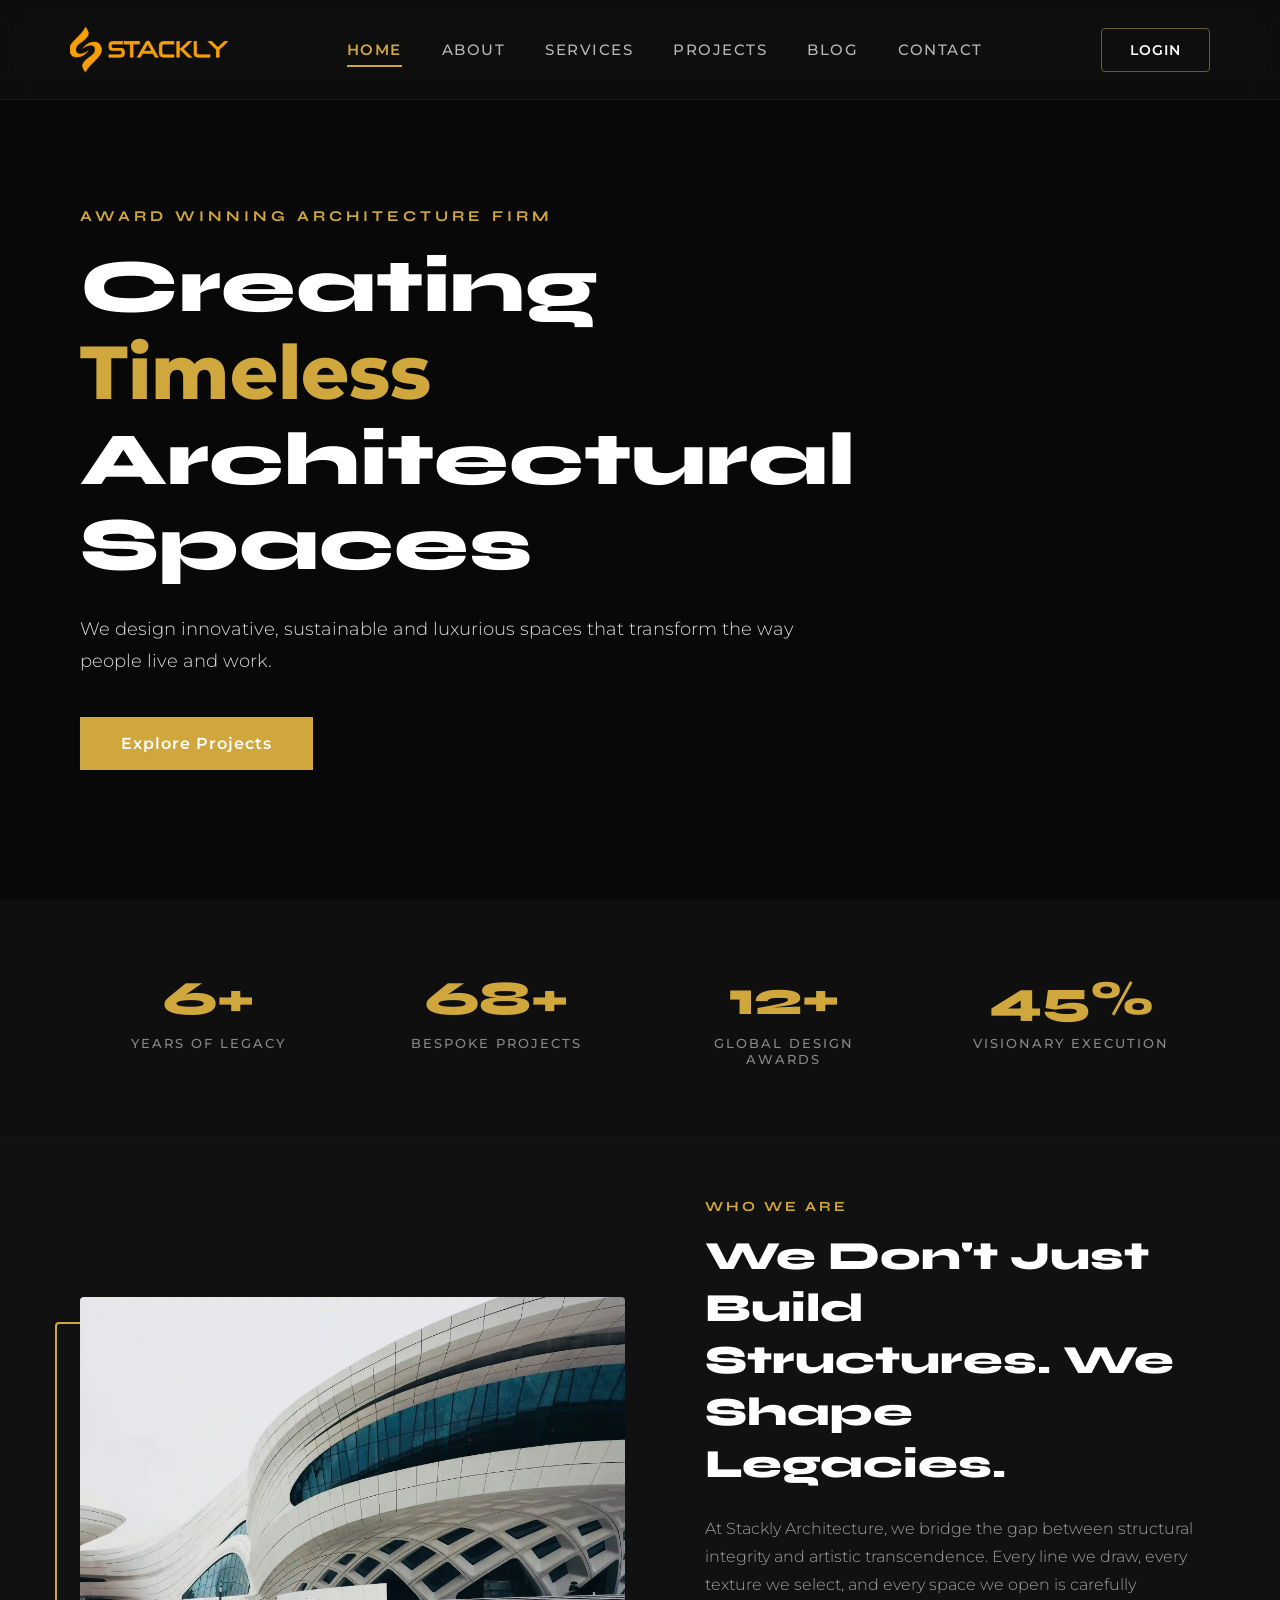
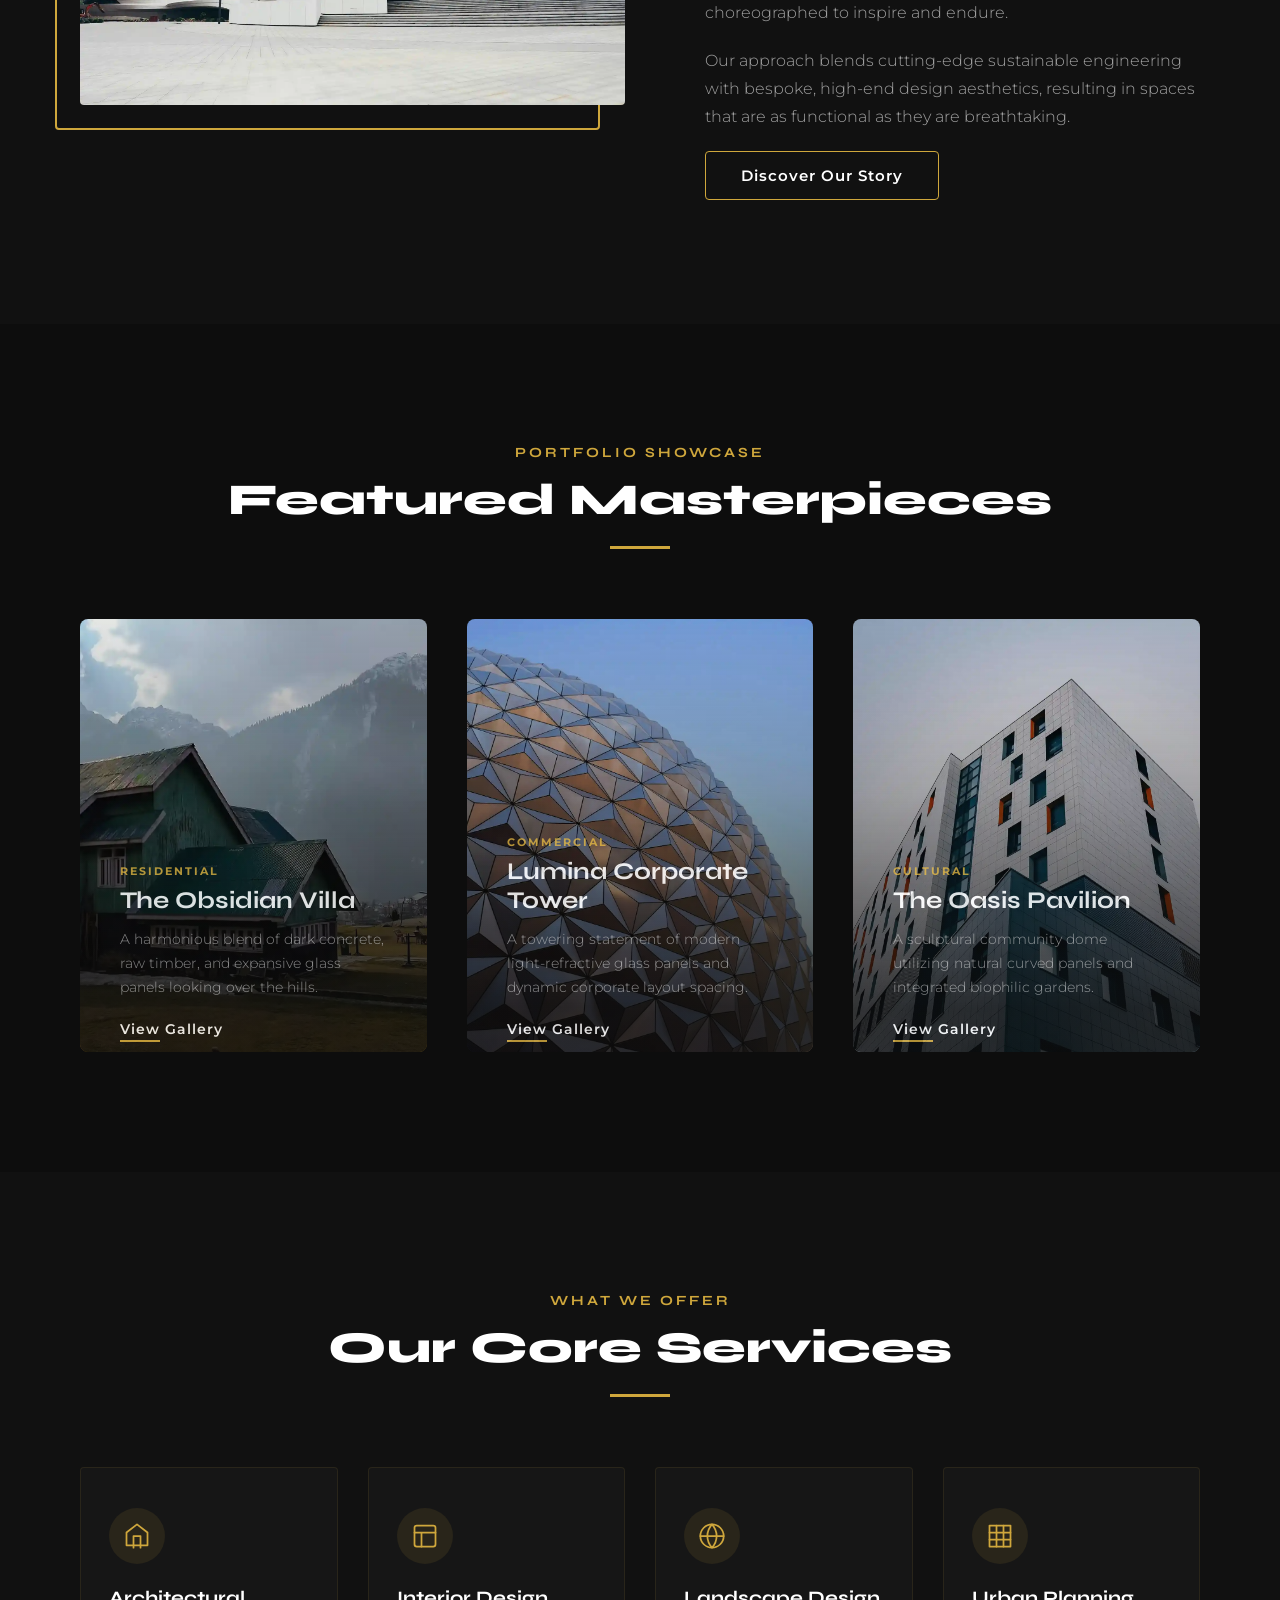
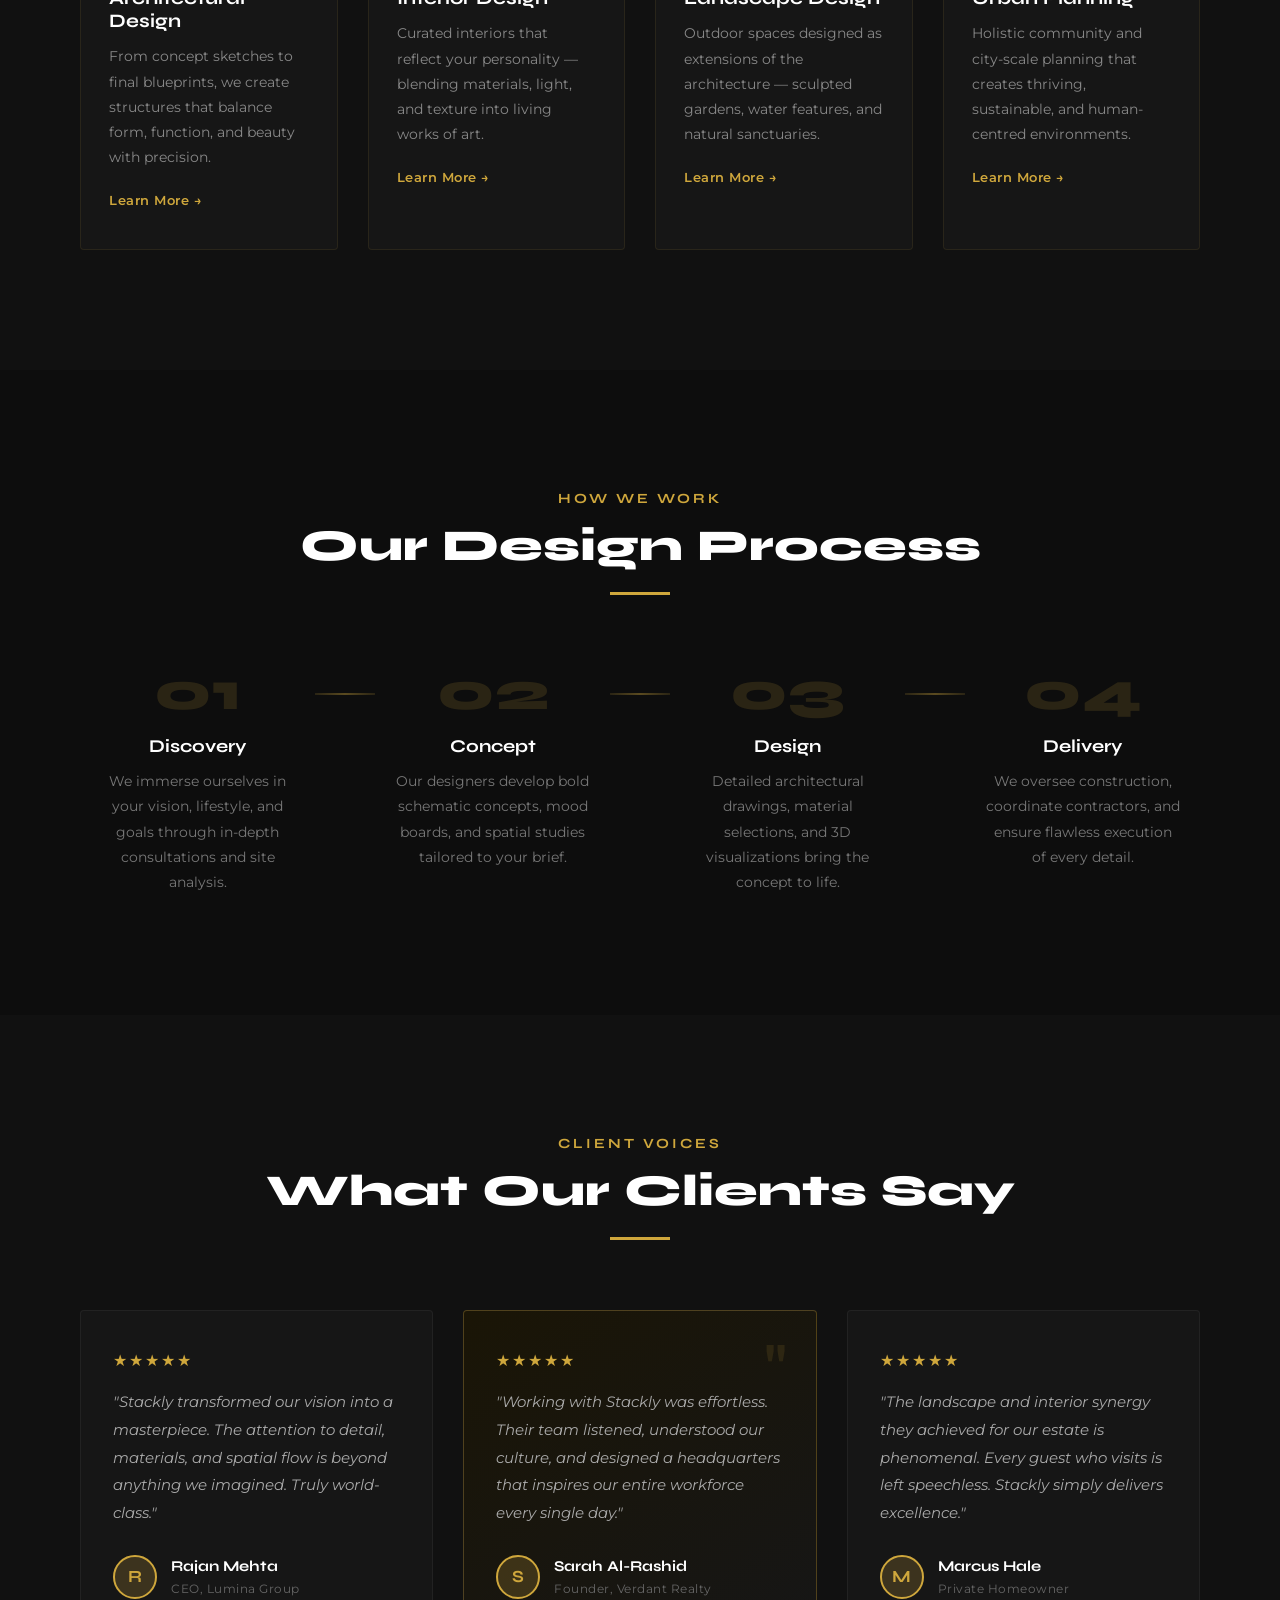
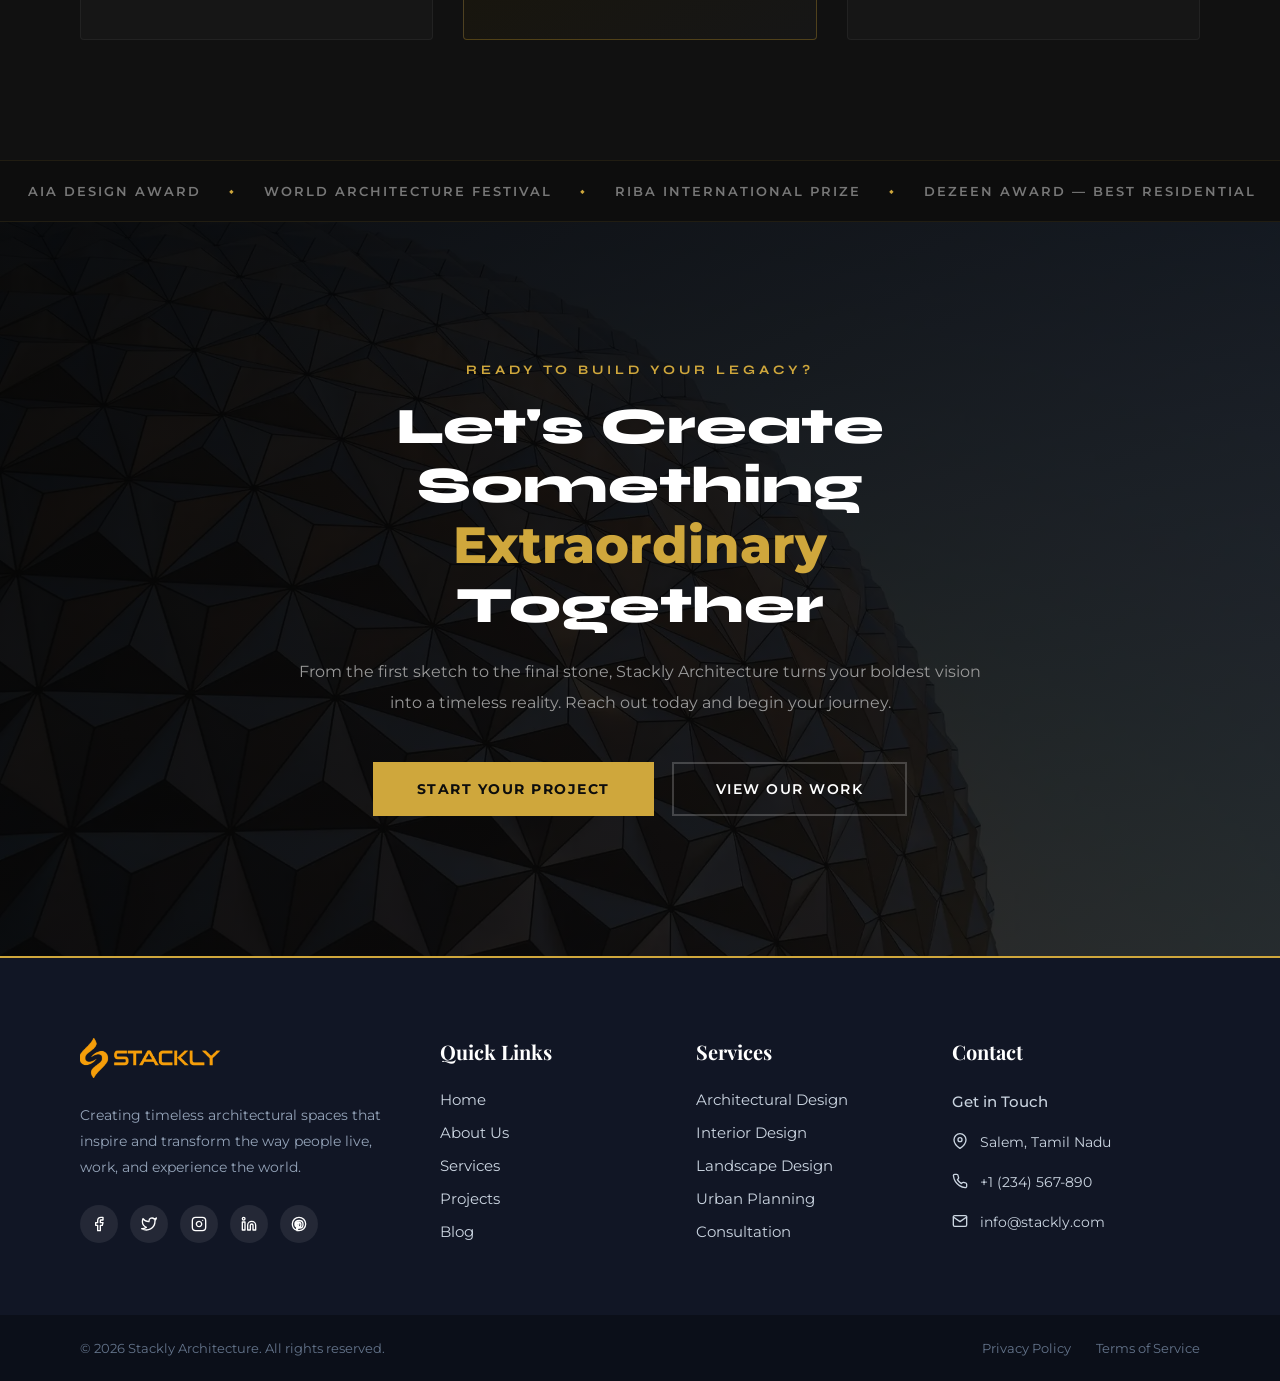
==== commit 0d4d2f4d: "Add files via upload" ====
--- a/index.html
+++ b/index.html
@@ -15,6 +15,13 @@
   <div id="navbar-container"></div>
 
   <section class="hero">
+    <div class="hero-slider">
+      <div class="slide" style="background-image: url('assets/a1.webp');"></div>
+      <div class="slide" style="background-image: url('assets/a2.webp');"></div>
+      <div class="slide" style="background-image: url('assets/a3.webp');"></div>
+      <div class="slide" style="background-image: url('assets/a4.webp');"></div>
+      <div class="slide" style="background-image: url('assets/a5.webp');"></div>
+    </div>
     <div class="overlay"></div>
 
     <div class="hero-content">
@@ -38,19 +45,19 @@
   <section class="stats-section reveal">
     <div class="stats-grid">
       <div class="stats-item">
-        <h2>12+</h2>
+        <h2 data-target="12" data-suffix="+">0</h2>
         <p>Years of Legacy</p>
       </div>
       <div class="stats-item">
-        <h2>150+</h2>
+        <h2 data-target="150" data-suffix="+">0</h2>
         <p>Bespoke Projects</p>
       </div>
       <div class="stats-item">
-        <h2>25+</h2>
+        <h2 data-target="25" data-suffix="+">0</h2>
         <p>Global Design Awards</p>
       </div>
       <div class="stats-item">
-        <h2>100%</h2>
+        <h2 data-target="100" data-suffix="%">0</h2>
         <p>Visionary Execution</p>
       </div>
     </div>
@@ -60,7 +67,7 @@
   <section class="about-teaser reveal">
     <div class="teaser-grid">
       <div class="teaser-img-wrapper">
-        <img src="https://images.unsplash.com/photo-1600585154340-be6161a56a0c?q=80&w=1200"
+        <img src="assets/a6.webp"
           alt="Luxury Architecture Design">
         <div class="teaser-gold-frame"></div>
       </div>
@@ -92,7 +99,7 @@
       <!-- Card 1 -->
       <div class="project-item">
         <div class="project-img-box">
-          <img src="assets/a1.webp" alt="The Obsidian Villa">
+          <img src="assets/a4.webp" alt="The Obsidian Villa">
           <div class="project-hover-overlay">
             <div class="project-meta">
               <span>RESIDENTIAL</span>
@@ -107,7 +114,7 @@
       <!-- Card 2 -->
       <div class="project-item">
         <div class="project-img-box">
-          <img src="assets/a2.webp" alt="Lumina Corporate Tower">
+          <img src="assets/a5.webp" alt="Lumina Corporate Tower">
           <div class="project-hover-overlay">
             <div class="project-meta">
               <span>COMMERCIAL</span>
@@ -122,7 +129,7 @@
       <!-- Card 3 -->
       <div class="project-item">
         <div class="project-img-box">
-          <img src="assets/a3.webp" alt="The Oasis Pavilion">
+          <img src="assets/a7.webp" alt="The Oasis Pavilion">
           <div class="project-hover-overlay">
             <div class="project-meta">
               <span>CULTURAL</span>
@@ -132,6 +139,167 @@
             </div>
           </div>
         </div>
+      </div>
+    </div>
+  </section>
+
+  <!-- Services Section -->
+  <section class="home-services reveal">
+    <div class="hs-inner">
+      <div class="section-title">
+        <h4>WHAT WE OFFER</h4>
+        <h2>Our Core Services</h2>
+        <div class="title-bar"></div>
+      </div>
+      <div class="hs-grid">
+        <div class="hs-card">
+          <div class="hs-icon">
+            <svg xmlns="http://www.w3.org/2000/svg" width="28" height="28" viewBox="0 0 24 24" fill="none" stroke="currentColor" stroke-width="1.5" stroke-linecap="round" stroke-linejoin="round"><polygon points="3 9 12 2 21 9 21 20 3 20 3 9"/><polyline points="9 22 9 12 15 12 15 22"/></svg>
+          </div>
+          <h3>Architectural Design</h3>
+          <p>From concept sketches to final blueprints, we create structures that balance form, function, and beauty with precision.</p>
+          <a href="services.html" class="hs-link">Learn More →</a>
+        </div>
+        <div class="hs-card">
+          <div class="hs-icon">
+            <svg xmlns="http://www.w3.org/2000/svg" width="28" height="28" viewBox="0 0 24 24" fill="none" stroke="currentColor" stroke-width="1.5" stroke-linecap="round" stroke-linejoin="round"><rect x="3" y="3" width="18" height="18" rx="2"/><path d="M3 9h18M9 21V9"/></svg>
+          </div>
+          <h3>Interior Design</h3>
+          <p>Curated interiors that reflect your personality — blending materials, light, and texture into living works of art.</p>
+          <a href="services.html" class="hs-link">Learn More →</a>
+        </div>
+        <div class="hs-card">
+          <div class="hs-icon">
+            <svg xmlns="http://www.w3.org/2000/svg" width="28" height="28" viewBox="0 0 24 24" fill="none" stroke="currentColor" stroke-width="1.5" stroke-linecap="round" stroke-linejoin="round"><circle cx="12" cy="12" r="10"/><path d="M2 12h20M12 2a15.3 15.3 0 0 1 4 10 15.3 15.3 0 0 1-4 10 15.3 15.3 0 0 1-4-10 15.3 15.3 0 0 1 4-10z"/></svg>
+          </div>
+          <h3>Landscape Design</h3>
+          <p>Outdoor spaces designed as extensions of the architecture — sculpted gardens, water features, and natural sanctuaries.</p>
+          <a href="services.html" class="hs-link">Learn More →</a>
+        </div>
+        <div class="hs-card">
+          <div class="hs-icon">
+            <svg xmlns="http://www.w3.org/2000/svg" width="28" height="28" viewBox="0 0 24 24" fill="none" stroke="currentColor" stroke-width="1.5" stroke-linecap="round" stroke-linejoin="round"><path d="M3 3h18v18H3z"/><path d="M3 9h18M3 15h18M9 3v18M15 3v18"/></svg>
+          </div>
+          <h3>Urban Planning</h3>
+          <p>Holistic community and city-scale planning that creates thriving, sustainable, and human-centred environments.</p>
+          <a href="services.html" class="hs-link">Learn More →</a>
+        </div>
+      </div>
+    </div>
+  </section>
+
+  <!-- Process Section -->
+  <section class="home-process reveal">
+    <div class="hp-inner">
+      <div class="section-title">
+        <h4>HOW WE WORK</h4>
+        <h2>Our Design Process</h2>
+        <div class="title-bar"></div>
+      </div>
+      <div class="hp-steps">
+        <div class="hp-step">
+          <div class="hp-num">01</div>
+          <h3>Discovery</h3>
+          <p>We immerse ourselves in your vision, lifestyle, and goals through in-depth consultations and site analysis.</p>
+        </div>
+        <div class="hp-connector"></div>
+        <div class="hp-step">
+          <div class="hp-num">02</div>
+          <h3>Concept</h3>
+          <p>Our designers develop bold schematic concepts, mood boards, and spatial studies tailored to your brief.</p>
+        </div>
+        <div class="hp-connector"></div>
+        <div class="hp-step">
+          <div class="hp-num">03</div>
+          <h3>Design</h3>
+          <p>Detailed architectural drawings, material selections, and 3D visualizations bring the concept to life.</p>
+        </div>
+        <div class="hp-connector"></div>
+        <div class="hp-step">
+          <div class="hp-num">04</div>
+          <h3>Delivery</h3>
+          <p>We oversee construction, coordinate contractors, and ensure flawless execution of every detail.</p>
+        </div>
+      </div>
+    </div>
+  </section>
+
+  <!-- Testimonials Section -->
+  <section class="home-testimonials reveal">
+    <div class="ht-inner">
+      <div class="section-title">
+        <h4>CLIENT VOICES</h4>
+        <h2>What Our Clients Say</h2>
+        <div class="title-bar"></div>
+      </div>
+      <div class="ht-grid">
+        <div class="ht-card">
+          <div class="ht-stars">★★★★★</div>
+          <p>"Stackly transformed our vision into a masterpiece. The attention to detail, materials, and spatial flow is beyond anything we imagined. Truly world-class."</p>
+          <div class="ht-author">
+            <div class="ht-avatar">R</div>
+            <div>
+              <h4>Rajan Mehta</h4>
+              <span>CEO, Lumina Group</span>
+            </div>
+          </div>
+        </div>
+        <div class="ht-card ht-card--featured">
+          <div class="ht-stars">★★★★★</div>
+          <p>"Working with Stackly was effortless. Their team listened, understood our culture, and designed a headquarters that inspires our entire workforce every single day."</p>
+          <div class="ht-author">
+            <div class="ht-avatar">S</div>
+            <div>
+              <h4>Sarah Al-Rashid</h4>
+              <span>Founder, Verdant Realty</span>
+            </div>
+          </div>
+        </div>
+        <div class="ht-card">
+          <div class="ht-stars">★★★★★</div>
+          <p>"The landscape and interior synergy they achieved for our estate is phenomenal. Every guest who visits is left speechless. Stackly simply delivers excellence."</p>
+          <div class="ht-author">
+            <div class="ht-avatar">M</div>
+            <div>
+              <h4>Marcus Hale</h4>
+              <span>Private Homeowner</span>
+            </div>
+          </div>
+        </div>
+      </div>
+    </div>
+  </section>
+
+  <!-- Awards Marquee -->
+  <section class="home-marquee">
+    <div class="marquee-track">
+      <div class="marquee-inner">
+        <span>AIA Design Award</span><span class="dot">◆</span>
+        <span>World Architecture Festival</span><span class="dot">◆</span>
+        <span>RIBA International Prize</span><span class="dot">◆</span>
+        <span>Dezeen Award — Best Residential</span><span class="dot">◆</span>
+        <span>Architectural Digest Top 100</span><span class="dot">◆</span>
+        <span>Green Building Excellence</span><span class="dot">◆</span>
+        <span>AIA Design Award</span><span class="dot">◆</span>
+        <span>World Architecture Festival</span><span class="dot">◆</span>
+        <span>RIBA International Prize</span><span class="dot">◆</span>
+        <span>Dezeen Award — Best Residential</span><span class="dot">◆</span>
+        <span>Architectural Digest Top 100</span><span class="dot">◆</span>
+        <span>Green Building Excellence</span><span class="dot">◆</span>
+      </div>
+    </div>
+  </section>
+
+  <!-- CTA Banner -->
+  <section class="home-cta">
+    <div class="hc-overlay"></div>
+    <div class="hc-content reveal">
+      <h4>READY TO BUILD YOUR LEGACY?</h4>
+      <h2>Let's Create Something<br><span>Extraordinary</span> Together</h2>
+      <p>From the first sketch to the final stone, Stackly Architecture turns your boldest vision into a timeless reality. Reach out today and begin your journey.</p>
+      <div class="hc-actions">
+        <a href="contact.html" class="hc-btn-primary">Start Your Project</a>
+        <a href="project.html" class="hc-btn-outline">View Our Work</a>
       </div>
     </div>
   </section>
--- a/navbar.css
+++ b/navbar.css
@@ -170,23 +170,46 @@
     height: 2px;
     background-color: white;
     border-radius: 2px;
-    transition: all 0.4s cubic-bezier(0.25, 0.8, 0.25, 1);
+    transition: transform 0.4s cubic-bezier(0.68, -0.6, 0.32, 1.6),
+                opacity 0.3s ease,
+                background-color 0.3s ease,
+                width 0.3s ease;
+    transform-origin: center;
+}
+
+.menu-toggle .bar:nth-child(1) {
+    transition-delay: 0.1s;
+}
+.menu-toggle .bar:nth-child(2) {
+    transition-delay: 0.05s;
+}
+.menu-toggle .bar:nth-child(3) {
+    transition-delay: 0s;
 }
 
 /* Hamburger Animation when Active */
 .menu-toggle.active .bar:nth-child(1) {
     transform: translateY(9px) rotate(45deg);
     background-color: #cfa73c;
+    transition-delay: 0s;
 }
 
 .menu-toggle.active .bar:nth-child(2) {
     opacity: 0;
+    width: 0;
     transform: translateX(-20px);
+    transition-delay: 0s;
 }
 
 .menu-toggle.active .bar:nth-child(3) {
     transform: translateY(-9px) rotate(-45deg);
     background-color: #cfa73c;
+    transition-delay: 0.1s;
+}
+
+/* Mobile Login Button - Hidden on Desktop */
+.mobile-login-btn {
+    display: none !important;
 }
 
 @keyframes navFade{
@@ -202,7 +225,11 @@
 
 /* Body lock when menu open */
 body.menu-open {
-    overflow: hidden;
+    overflow: hidden !important;
+    position: fixed;
+    width: 100%;
+    height: 100%;
+    touch-action: none;
 }
 
 /* Responsive Styles */
@@ -240,57 +267,127 @@
     nav{
         position:fixed;
         top:0;
-        right:-100%;
+        right:0;
         width:80%;
         max-width:360px;
         height:100vh;
-        background:rgba(10, 10, 10, 0.98);
-        backdrop-filter:blur(25px);
-        -webkit-backdrop-filter:blur(25px);
+        height:100dvh;
+        background:#000000;
         border-left:1px solid rgba(207, 167, 60, 0.15);
         flex-direction:column;
-        justify-content:center;
+        justify-content:flex-start;
         align-items:center;
-        gap:35px;
-        transition:right 0.5s cubic-bezier(0.25, 0.8, 0.25, 1);
+        gap:20px;
         z-index:1000;
-        padding:100px 40px;
+        padding:100px 30px 40px 30px;
+        transform: translateX(100%);
+        transition: transform 0.5s cubic-bezier(0.77, 0, 0.175, 1);
+        box-shadow: -10px 0 40px rgba(0, 0, 0, 0);
+        overflow-y:auto;
     }
 
     nav.active{
-        right:0;
-    }
-
-    nav a{
-        font-size:18px;
-        letter-spacing:2px;
+        transform: translateX(0);
+        box-shadow: -10px 0 40px rgba(0, 0, 0, 0.6);
+    }
+
+    /* Staggered nav link animations */
+    nav a {
+        font-size:16px;
+        letter-spacing:1.5px;
         color:rgba(255, 255, 255, 0.85);
+        opacity: 0;
+        transform: translateX(30px);
+        transition: opacity 0.3s ease, transform 0.3s ease, color 0.4s ease;
+        flex-shrink: 0;
     }
     
     nav a:hover {
-        transform: none;
-    }
-
+        transform: translateX(0) !important;
+    }
+
+    nav.active a {
+        opacity: 1;
+        transform: translateX(0);
+    }
+
+    nav.active a:nth-child(1) { transition-delay: 0.15s; }
+    nav.active a:nth-child(2) { transition-delay: 0.2s; }
+    nav.active a:nth-child(3) { transition-delay: 0.25s; }
+    nav.active a:nth-child(4) { transition-delay: 0.3s; }
+    nav.active a:nth-child(5) { transition-delay: 0.35s; }
+    nav.active a:nth-child(6) { transition-delay: 0.4s; }
+    nav.active a:nth-child(7) { transition-delay: 0.45s; }
+
+    /* Mobile Login Button - Visible in sidebar */
+    .mobile-login-btn {
+        display: inline-block !important;
+        padding: 12px 32px !important;
+        border: 1px solid rgba(207, 167, 60, 0.5) !important;
+        color: white !important;
+        font-size: 14px !important;
+        font-weight: 600 !important;
+        letter-spacing: 1.5px !important;
+        text-transform: uppercase !important;
+        border-radius: 4px !important;
+        background: transparent !important;
+        text-align: center !important;
+        margin-top: 10px !important;
+        position: relative;
+        overflow: hidden;
+        transition: all 0.4s cubic-bezier(0.25, 0.8, 0.25, 1) !important;
+        z-index: 1;
+        flex-shrink: 0;
+    }
+
+    .mobile-login-btn::before {
+        content: '';
+        position: absolute;
+        top: 0;
+        left: 0;
+        width: 0%;
+        height: 100%;
+        background: #cfa73c;
+        z-index: -1;
+        transition: all 0.4s cubic-bezier(0.25, 0.8, 0.25, 1);
+    }
+
+    .mobile-login-btn:hover {
+        color: #111 !important;
+        border-color: #cfa73c !important;
+        box-shadow: 0 0 15px rgba(207, 167, 60, 0.4);
+    }
+
+    .mobile-login-btn:hover::before {
+        width: 100%;
+    }
+
+    .mobile-login-btn::after {
+        display: none !important;
+    }
+
+    /* Desktop nav-buttons hidden on mobile */
     .nav-buttons{
-        position:fixed;
-        bottom:80px;
-        right:-100%;
-        width:80%;
-        max-width:360px;
-        justify-content:center;
-        transition:right 0.5s cubic-bezier(0.25, 0.8, 0.25, 1);
-        z-index:1000;
-    }
-
-    .nav-buttons.active{
-        right:0;
-    }
-
-    .login-btn{
-        width:70%;
-        text-align:center;
-        padding:14px 0;
-        font-size:15px;
+        display: none;
+    }
+
+    /* Mobile Menu Overlay */
+    .mobile-menu-overlay {
+        position: fixed;
+        top: 0;
+        left: 0;
+        width: 100%;
+        height: 100%;
+        background: rgba(0, 0, 0, 0.5);
+        z-index: 999;
+        opacity: 0;
+        visibility: hidden;
+        transition: opacity 0.4s ease, visibility 0.4s ease;
+    }
+
+    .mobile-menu-overlay.active {
+        opacity: 1;
+        visibility: visible;
     }
 }
 
@@ -346,13 +443,4 @@
         width: 100%;
         max-width: 100%;
     }
-
-    .nav-buttons {
-        width: 100%;
-        max-width: 100%;
-    }
-
-    .login-btn {
-        width: 80%;
-    }
 }
--- a/index.css
+++ b/index.css
@@ -6,22 +6,62 @@
     box-sizing:border-box;
 }
 
+html, body {
+    overflow-x: hidden;
+    max-width: 100%;
+}
+
 body{
     background:#111;
     color:white;
     font-family: 'Montserrat', sans-serif;
-    overflow-x: hidden;
+    width: 100%;
 }
 
 /* Sequential theatrical animations for Hero section */
 .hero{
     width:100%;
     min-height:100vh;
-    background:url('./assets/a1.webp') center/cover;
+    background: #111;
     position:relative;
     display:flex;
     align-items:center;
     padding: 160px 80px 80px 80px;
+    overflow: hidden;
+}
+
+.hero-slider {
+    position: absolute;
+    top: 0;
+    left: 0;
+    width: 100%;
+    height: 100%;
+}
+
+.hero-slider .slide {
+    position: absolute;
+    top: 0;
+    left: 0;
+    width: 100%;
+    height: 100%;
+    background-size: cover;
+    background-position: center;
+    opacity: 0;
+    animation: zoomFade 25s infinite linear;
+}
+
+.hero-slider .slide:nth-child(1) { animation-delay: 0s; }
+.hero-slider .slide:nth-child(2) { animation-delay: 5s; }
+.hero-slider .slide:nth-child(3) { animation-delay: 10s; }
+.hero-slider .slide:nth-child(4) { animation-delay: 15s; }
+.hero-slider .slide:nth-child(5) { animation-delay: 20s; }
+
+@keyframes zoomFade {
+    0% { opacity: 0; transform: scale(1); }
+    5% { opacity: 1; }
+    20% { opacity: 1; }
+    25% { opacity: 0; }
+    100% { opacity: 0; transform: scale(1.15); }
 }
 
 .overlay{
@@ -117,7 +157,7 @@
 /* Stats Section (Highlights) */
 .stats-section {
     background: #0f0f0f;
-    padding: 70px 80px;
+    padding: 50px 80px;
     border-bottom: 1px solid rgba(255, 255, 255, 0.03);
 }
 
@@ -158,7 +198,7 @@
 /* About Teaser Section */
 .about-teaser {
     background: #111;
-    padding: 120px 80px;
+    padding: 60px 80px 120px 80px;
 }
 
 .teaser-grid {
@@ -418,16 +458,43 @@
     width: 100%;
 }
 
-/* Scroll Reveal States */
+/* Scroll Reveal States & New Hover Effects */
 .reveal {
     opacity: 0;
-    transform: translateY(50px);
+    transform: translateY(50px) scale(0.98);
     transition: opacity 1.2s cubic-bezier(0.25, 1, 0.5, 1), transform 1.2s cubic-bezier(0.25, 1, 0.5, 1);
 }
 
 .reveal.active {
     opacity: 1;
-    transform: translateY(0);
+    transform: translateY(0) scale(1);
+}
+
+/* Global Hover Effects */
+.global-hover {
+    transition: all 0.4s cubic-bezier(0.25, 0.8, 0.25, 1) !important;
+}
+.global-hover:hover {
+    transform: translateY(-8px) scale(1.02) !important;
+    box-shadow: 0 15px 30px rgba(207, 167, 60, 0.15) !important;
+    border-color: rgba(207, 167, 60, 0.4) !important;
+    z-index: 10;
+}
+
+.img-hover {
+    transition: transform 0.6s cubic-bezier(0.25, 0.8, 0.25, 1) !important;
+}
+.img-hover:hover {
+    transform: scale(1.05) !important;
+}
+
+/* Enhanced hover for buttons */
+button, .btn, .explore-btn, .teaser-btn, .hc-btn-primary, .hc-btn-outline {
+    transition: all 0.4s cubic-bezier(0.25, 0.8, 0.25, 1);
+}
+button:hover, .btn:hover {
+    transform: translateY(-3px);
+    box-shadow: 0 8px 20px rgba(207, 167, 60, 0.2);
 }
 
 /* Keyframes for Hero Intro */
@@ -453,6 +520,335 @@
     }
 }
 
+/* ─── HOME SERVICES ─────────────────────────── */
+.home-services {
+    background: #111;
+    padding: 120px 80px;
+}
+.hs-inner {
+    max-width: 1200px;
+    margin: 0 auto;
+}
+.hs-grid {
+    display: grid;
+    grid-template-columns: repeat(4, 1fr);
+    gap: 30px;
+    margin-top: 60px;
+}
+.hs-card {
+    background: #161616;
+    border: 1px solid rgba(207, 167, 60, 0.1);
+    padding: 40px 28px;
+    border-radius: 4px;
+    transition: all 0.4s ease;
+    position: relative;
+    overflow: hidden;
+}
+.hs-card::after {
+    content: '';
+    position: absolute;
+    bottom: 0;
+    left: 0;
+    width: 0;
+    height: 3px;
+    background: #cfa73c;
+    transition: width 0.4s ease;
+}
+.hs-card:hover::after { width: 100%; }
+.hs-card:hover {
+    border-color: rgba(207, 167, 60, 0.3);
+    transform: translateY(-8px);
+}
+.hs-icon {
+    width: 56px;
+    height: 56px;
+    background: rgba(207, 167, 60, 0.1);
+    border-radius: 50%;
+    display: flex;
+    align-items: center;
+    justify-content: center;
+    margin-bottom: 22px;
+    color: #cfa73c;
+    transition: background 0.3s ease;
+}
+.hs-card:hover .hs-icon { background: rgba(207, 167, 60, 0.18); }
+.hs-card h3 {
+    font-family: 'Syne', sans-serif;
+    color: #fff;
+    font-size: 19px;
+    margin-bottom: 12px;
+}
+.hs-card p {
+    font-size: 14px;
+    line-height: 1.8;
+    color: #888;
+    margin-bottom: 20px;
+}
+.hs-link {
+    color: #cfa73c;
+    text-decoration: none;
+    font-size: 13px;
+    font-weight: 600;
+    letter-spacing: 0.5px;
+    transition: letter-spacing 0.3s ease;
+}
+.hs-link:hover { letter-spacing: 1.5px; }
+
+/* ─── HOME PROCESS ──────────────────────────── */
+.home-process {
+    background: #0d0d0d;
+    padding: 120px 80px;
+}
+.hp-inner {
+    max-width: 1200px;
+    margin: 0 auto;
+}
+.hp-steps {
+    display: flex;
+    align-items: flex-start;
+    gap: 0;
+    margin-top: 70px;
+}
+.hp-step {
+    flex: 1;
+    text-align: center;
+    padding: 0 20px;
+}
+.hp-num {
+    font-family: 'Syne', sans-serif;
+    font-size: 54px;
+    font-weight: 800;
+    color: rgba(207, 167, 60, 0.15);
+    line-height: 1;
+    margin-bottom: 16px;
+    transition: color 0.4s ease;
+}
+.hp-step:hover .hp-num { color: rgba(207, 167, 60, 0.5); }
+.hp-step h3 {
+    font-family: 'Syne', sans-serif;
+    color: #fff;
+    font-size: 18px;
+    margin-bottom: 12px;
+}
+.hp-step p {
+    font-size: 14px;
+    line-height: 1.8;
+    color: #777;
+}
+.hp-connector {
+    flex-shrink: 0;
+    width: 60px;
+    height: 2px;
+    background: linear-gradient(to right, rgba(207, 167, 60, 0.15), rgba(207, 167, 60, 0.4), rgba(207, 167, 60, 0.15));
+    margin-top: 28px;
+}
+
+/* ─── HOME TESTIMONIALS ─────────────────────── */
+.home-testimonials {
+    background: #111;
+    padding: 120px 80px;
+}
+.ht-inner {
+    max-width: 1200px;
+    margin: 0 auto;
+}
+.ht-grid {
+    display: grid;
+    grid-template-columns: repeat(3, 1fr);
+    gap: 30px;
+    margin-top: 60px;
+}
+.ht-card {
+    background: #161616;
+    border: 1px solid rgba(255, 255, 255, 0.05);
+    padding: 40px 32px;
+    border-radius: 4px;
+    transition: all 0.4s ease;
+    position: relative;
+}
+.ht-card:hover {
+    border-color: rgba(207, 167, 60, 0.2);
+    transform: translateY(-6px);
+}
+.ht-card--featured {
+    background: linear-gradient(145deg, #1a1506, #161616);
+    border-color: rgba(207, 167, 60, 0.3);
+}
+.ht-card--featured::before {
+    content: '"';
+    position: absolute;
+    top: 20px;
+    right: 28px;
+    font-family: 'Syne', sans-serif;
+    font-size: 80px;
+    color: rgba(207, 167, 60, 0.12);
+    line-height: 1;
+}
+.ht-stars {
+    color: #cfa73c;
+    font-size: 16px;
+    letter-spacing: 2px;
+    margin-bottom: 18px;
+}
+.ht-card > p {
+    font-size: 15px;
+    line-height: 1.85;
+    color: #aaa;
+    font-style: italic;
+    margin-bottom: 28px;
+}
+.ht-author {
+    display: flex;
+    align-items: center;
+    gap: 14px;
+}
+.ht-avatar {
+    width: 44px;
+    height: 44px;
+    border-radius: 50%;
+    background: rgba(207, 167, 60, 0.2);
+    border: 2px solid #cfa73c;
+    display: flex;
+    align-items: center;
+    justify-content: center;
+    font-family: 'Syne', sans-serif;
+    font-size: 17px;
+    color: #cfa73c;
+    font-weight: 700;
+    flex-shrink: 0;
+}
+.ht-author h4 {
+    font-family: 'Syne', sans-serif;
+    color: #fff;
+    font-size: 15px;
+    margin-bottom: 3px;
+}
+.ht-author span {
+    font-size: 12px;
+    color: #666;
+    letter-spacing: 0.5px;
+}
+
+/* ─── AWARDS MARQUEE ────────────────────────── */
+.home-marquee {
+    background: #0d0d0d;
+    border-top: 1px solid rgba(207, 167, 60, 0.1);
+    border-bottom: 1px solid rgba(207, 167, 60, 0.1);
+    padding: 22px 0;
+    overflow: hidden;
+}
+.marquee-track { overflow: hidden; }
+.marquee-inner {
+    display: flex;
+    align-items: center;
+    gap: 0;
+    white-space: nowrap;
+    animation: marqueeScroll 30s linear infinite;
+    width: max-content;
+}
+.marquee-inner span {
+    font-size: 13px;
+    font-weight: 600;
+    letter-spacing: 2px;
+    text-transform: uppercase;
+    color: #777;
+    padding: 0 28px;
+    transition: color 0.3s ease;
+}
+.marquee-inner span:hover { color: #cfa73c; }
+.marquee-inner .dot {
+    color: #cfa73c;
+    font-size: 8px;
+    padding: 0;
+    flex-shrink: 0;
+}
+@keyframes marqueeScroll {
+    from { transform: translateX(0); }
+    to { transform: translateX(-50%); }
+}
+
+/* ─── HOME CTA ──────────────────────────────── */
+.home-cta {
+    position: relative;
+    background: url('assets/a5.webp') center/cover no-repeat;
+    padding: 140px 80px;
+    text-align: center;
+}
+.hc-overlay {
+    position: absolute;
+    inset: 0;
+    background: linear-gradient(135deg, rgba(5, 5, 5, 0.95) 0%, rgba(10, 10, 10, 0.85) 100%);
+}
+.hc-content {
+    position: relative;
+    z-index: 1;
+    max-width: 700px;
+    margin: 0 auto;
+}
+.hc-content h4 {
+    font-family: 'Syne', sans-serif;
+    color: #cfa73c;
+    font-size: 13px;
+    letter-spacing: 4px;
+    text-transform: uppercase;
+    margin-bottom: 20px;
+}
+.hc-content h2 {
+    font-family: 'Syne', sans-serif;
+    font-size: clamp(34px, 4vw, 56px);
+    color: #fff;
+    line-height: 1.15;
+    margin-bottom: 22px;
+    font-weight: 800;
+}
+.hc-content h2 span { color: #cfa73c; }
+.hc-content p {
+    font-size: 16px;
+    line-height: 1.9;
+    color: #999;
+    margin-bottom: 44px;
+}
+.hc-actions {
+    display: flex;
+    gap: 18px;
+    justify-content: center;
+    flex-wrap: wrap;
+}
+.hc-btn-primary {
+    display: inline-block;
+    padding: 16px 42px;
+    background: #cfa73c;
+    color: #0d0d0d;
+    text-decoration: none;
+    font-weight: 700;
+    font-size: 14px;
+    letter-spacing: 1.5px;
+    text-transform: uppercase;
+    transition: all 0.4s ease;
+    border: 2px solid #cfa73c;
+}
+.hc-btn-primary:hover {
+    background: transparent;
+    color: #cfa73c;
+}
+.hc-btn-outline {
+    display: inline-block;
+    padding: 16px 42px;
+    background: transparent;
+    color: #fff;
+    text-decoration: none;
+    font-weight: 600;
+    font-size: 14px;
+    letter-spacing: 1.5px;
+    text-transform: uppercase;
+    border: 2px solid rgba(255, 255, 255, 0.2);
+    transition: all 0.4s ease;
+}
+.hc-btn-outline:hover {
+    border-color: #cfa73c;
+    color: #cfa73c;
+}
+
 /* Responsive CSS adjustments */
 @media(max-width: 992px) {
     .hero{
@@ -484,6 +880,43 @@
         grid-template-columns: 1fr 1fr;
         gap: 30px;
     }
+
+    .home-services,
+    .home-process,
+    .home-testimonials {
+        padding: 80px 40px;
+    }
+
+    .home-cta {
+        padding: 100px 40px;
+    }
+
+    .hs-grid {
+        grid-template-columns: 1fr 1fr;
+    }
+
+    .ht-grid {
+        grid-template-columns: 1fr 1fr;
+        gap: 24px;
+    }
+
+    .hp-steps {
+        flex-direction: column;
+        gap: 24px;
+        align-items: center;
+    }
+
+    .hp-connector {
+        width: 2px;
+        height: 40px;
+        background: linear-gradient(to bottom, rgba(207,167,60,0.15), rgba(207,167,60,0.4), rgba(207,167,60,0.15));
+        margin-top: 0;
+    }
+
+    .hp-step {
+        width: 100%;
+        max-width: 480px;
+    }
 }
 
 @media(max-width: 768px) {
@@ -516,12 +949,30 @@
         padding: 60px 25px;
     }
 
+    .home-services,
+    .home-process,
+    .home-testimonials {
+        padding: 60px 25px;
+    }
+
+    .home-cta {
+        padding: 80px 25px;
+    }
+
     .stats-item h2 {
         font-size: 36px;
     }
 
     .teaser-gold-frame {
         display: none;
+    }
+
+    .ht-grid {
+        grid-template-columns: 1fr;
+    }
+
+    .ht-card--featured::before {
+        font-size: 60px;
     }
 }
 
@@ -536,8 +987,9 @@
     }
 
     .hero-content h1{
-        font-size: 32px;
-        line-height: 42px;
+        font-size: clamp(24px, 8vw, 32px);
+        line-height: clamp(34px, 11vw, 42px);
+        word-break: break-word;
     }
 
     .hero-content p {
@@ -552,11 +1004,20 @@
     
     .stats-grid {
         grid-template-columns: 1fr 1fr;
-        gap: 20px;
+        gap: 15px;
+    }
+
+    .stats-item h2 {
+        font-size: 28px;
+    }
+
+    .stats-item p {
+        font-size: 10px;
+        letter-spacing: 1px;
     }
 
     .stats-section {
-        padding: 50px 20px;
+        padding: 50px 15px;
     }
 
     .about-teaser,
@@ -589,4 +1050,42 @@
     .project-meta p {
         opacity: 1;
     }
+
+    .home-services,
+    .home-process,
+    .home-testimonials {
+        padding: 60px 20px;
+    }
+
+    .home-cta {
+        padding: 70px 20px;
+    }
+
+    .hs-grid {
+        grid-template-columns: 1fr;
+    }
+
+    .hs-card {
+        padding: 28px 20px;
+    }
+
+    .hp-num {
+        font-size: 40px;
+    }
+
+    .hc-content p {
+        font-size: 14px;
+    }
+
+    .hc-btn-primary,
+    .hc-btn-outline {
+        width: 100%;
+        text-align: center;
+        padding: 15px 24px;
+    }
+
+    .hc-actions {
+        flex-direction: column;
+        align-items: center;
+    }
 }
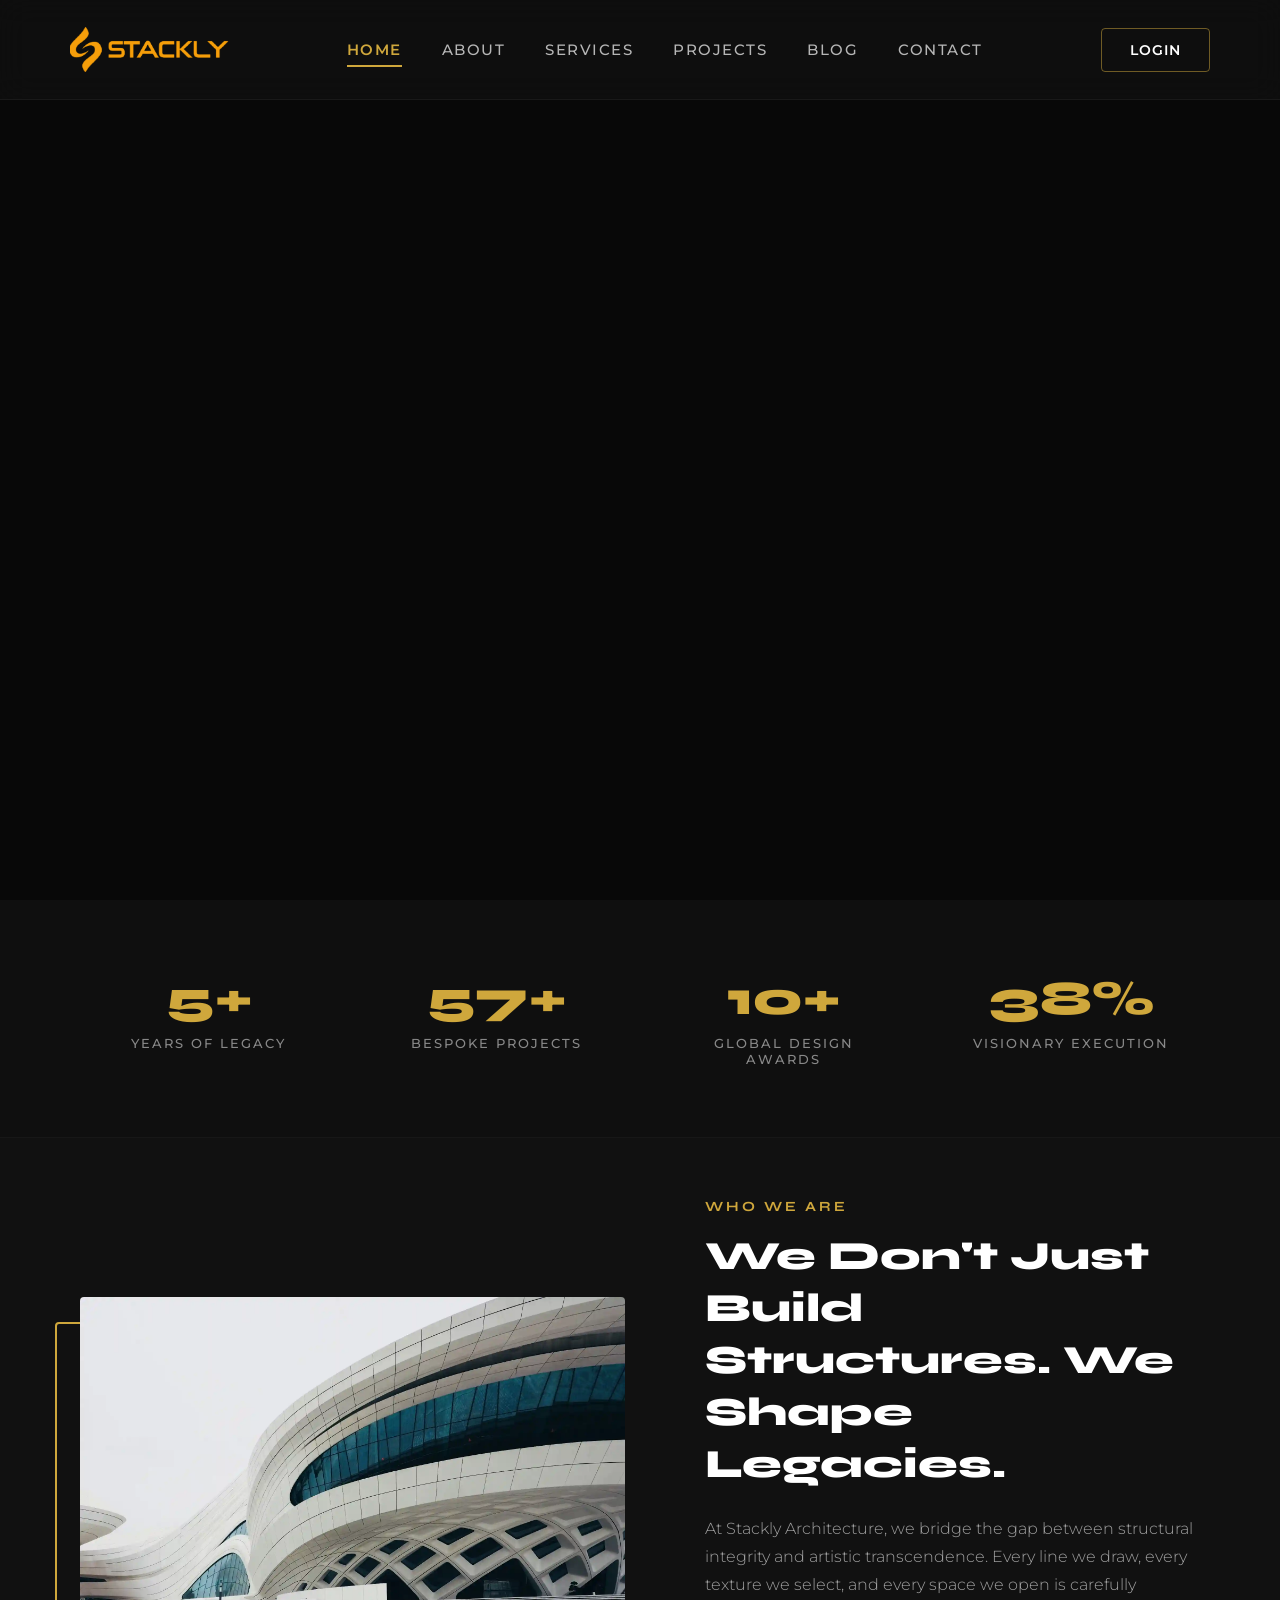
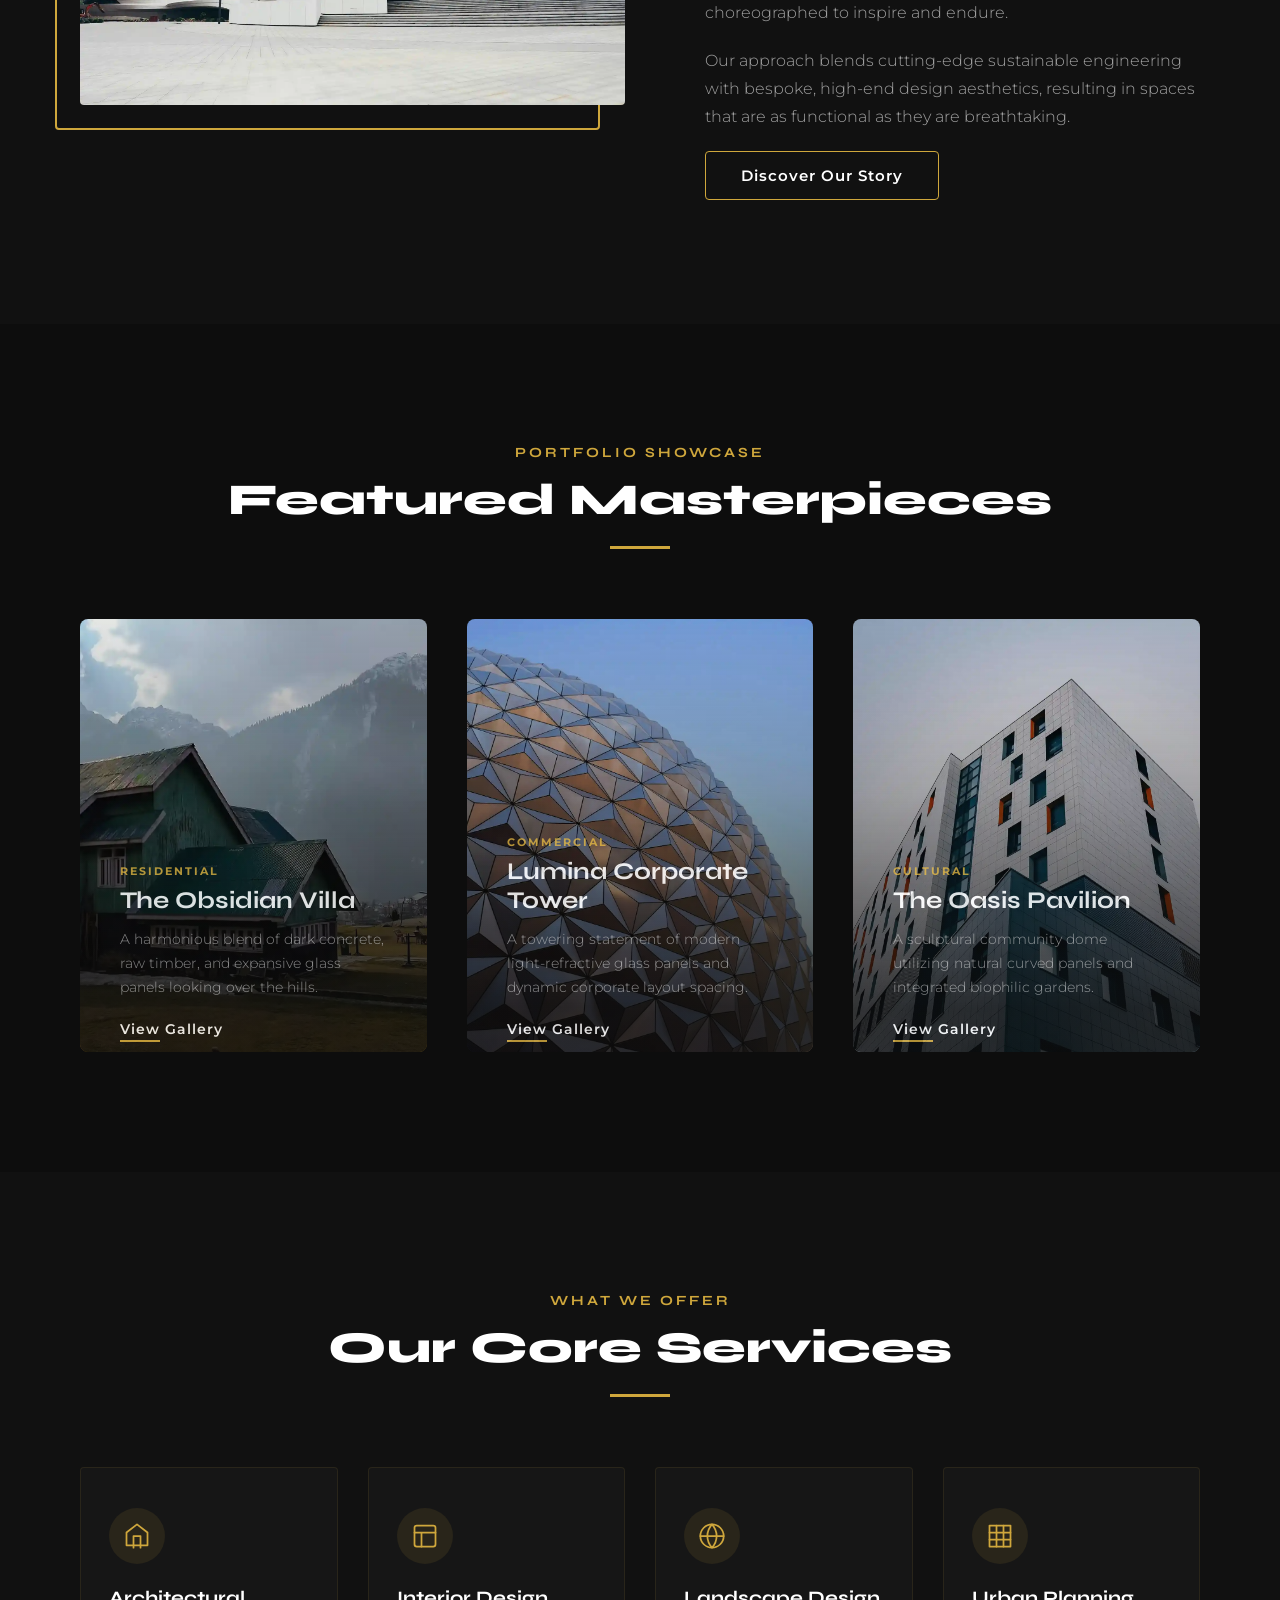
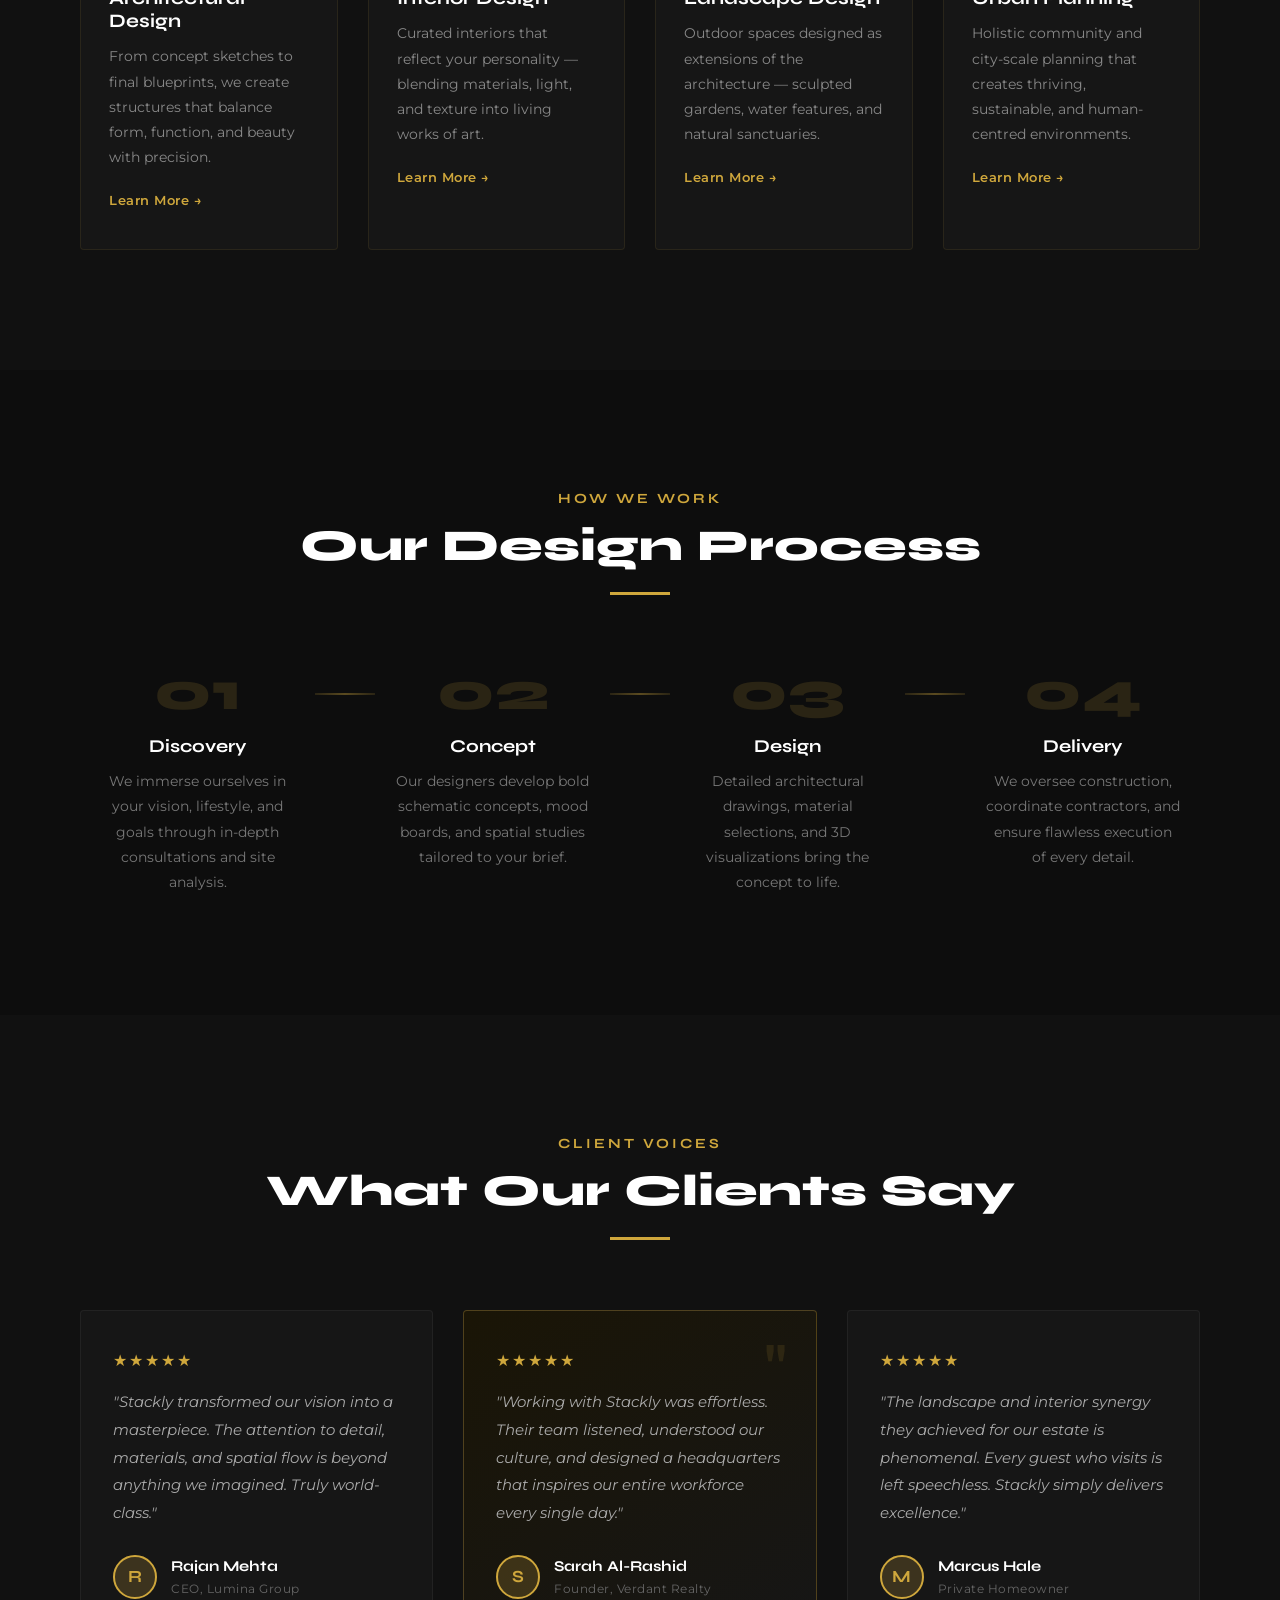
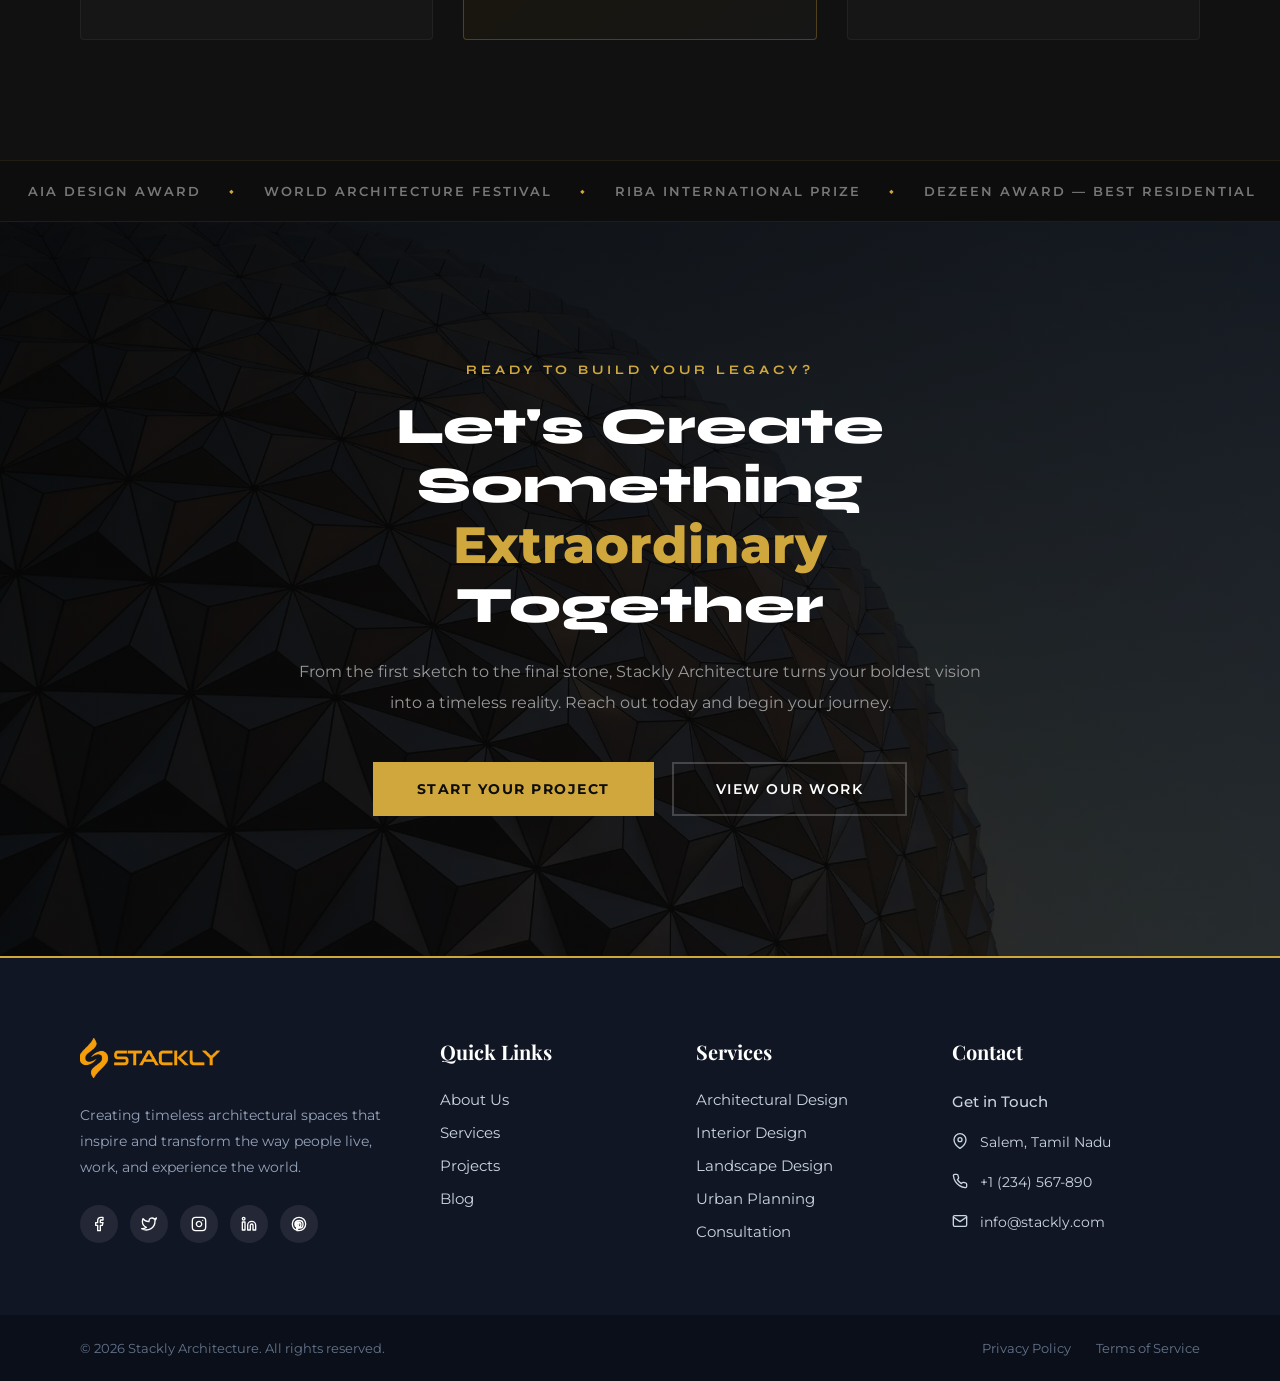
==== commit eb17f3c6: "Add files via upload" ====
--- a/index.html
+++ b/index.html
@@ -352,8 +352,8 @@
     <div class="footer-bottom">
       <p>&copy; 2026 Stackly Architecture. All rights reserved.</p>
       <div class="footer-bottom-links">
-        <a href="#">Privacy Policy</a>
-        <a href="#">Terms of Service</a>
+        <a href="404.html">Privacy Policy</a>
+        <a href="404.html">Terms of Service</a>
       </div>
     </div>
   </footer>
@@ -369,4 +369,4 @@
 
 </body>
 
-</html>+</html>
--- a/navbar.css
+++ b/navbar.css
@@ -1,10 +1,16 @@
 @import url('https://fonts.googleapis.com/css2?family=Montserrat:wght@300;400;500;600;700&family=Syne:wght@500;700;800&display=swap');
 
-*{
+* {
     margin:0;
     padding:0;
     box-sizing:border-box;
     font-family: 'Montserrat', Arial, Helvetica, sans-serif;
+}
+
+/* Prevent transition flashes on window resize */
+.resize-animation-stopper * {
+    animation: none !important;
+    transition: none !important;
 }
 
 .navbar{
@@ -226,10 +232,6 @@
 /* Body lock when menu open */
 body.menu-open {
     overflow: hidden !important;
-    position: fixed;
-    width: 100%;
-    height: 100%;
-    touch-action: none;
 }
 
 /* Responsive Styles */
--- a/index.css
+++ b/index.css
@@ -1031,7 +1031,8 @@
     }
     
     .section-title h2 {
-        font-size: 28px;
+        font-size: clamp(22px, 8vw, 28px);
+        word-break: break-word;
     }
 
     .section-title {
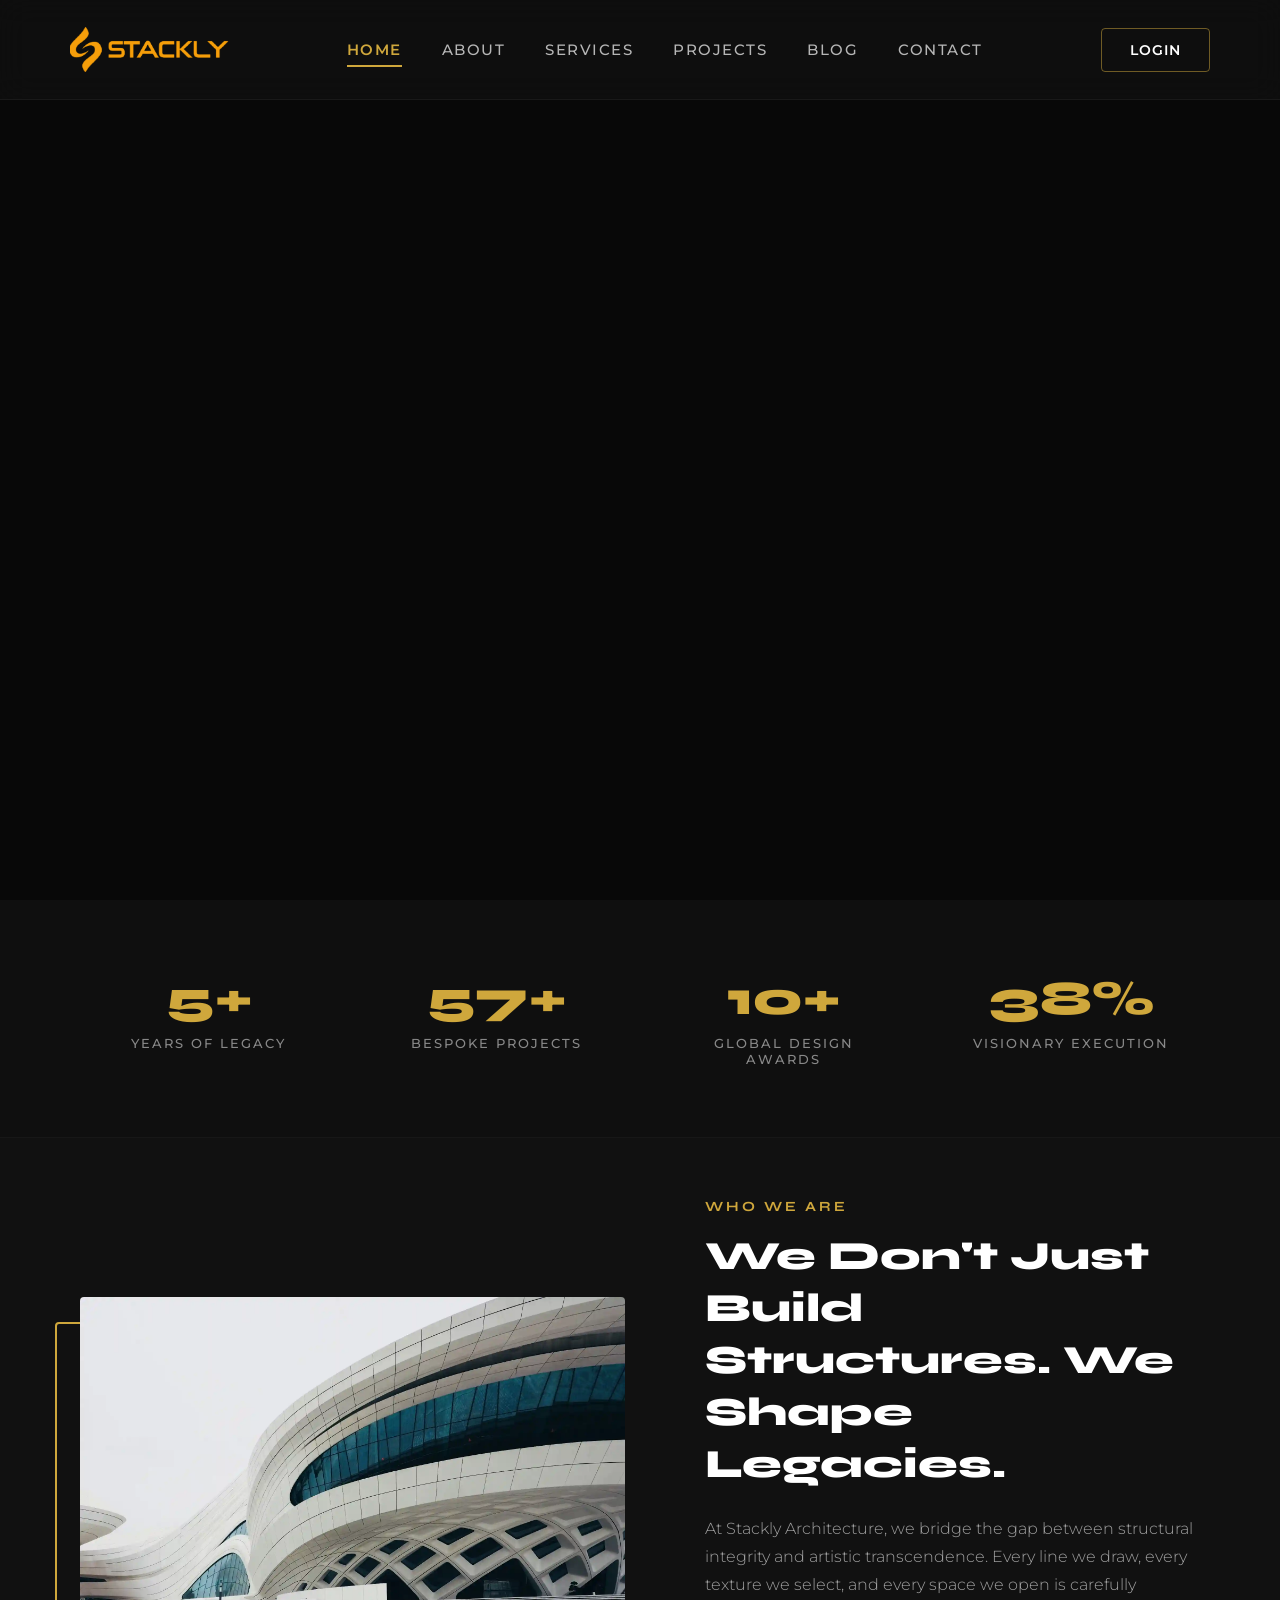
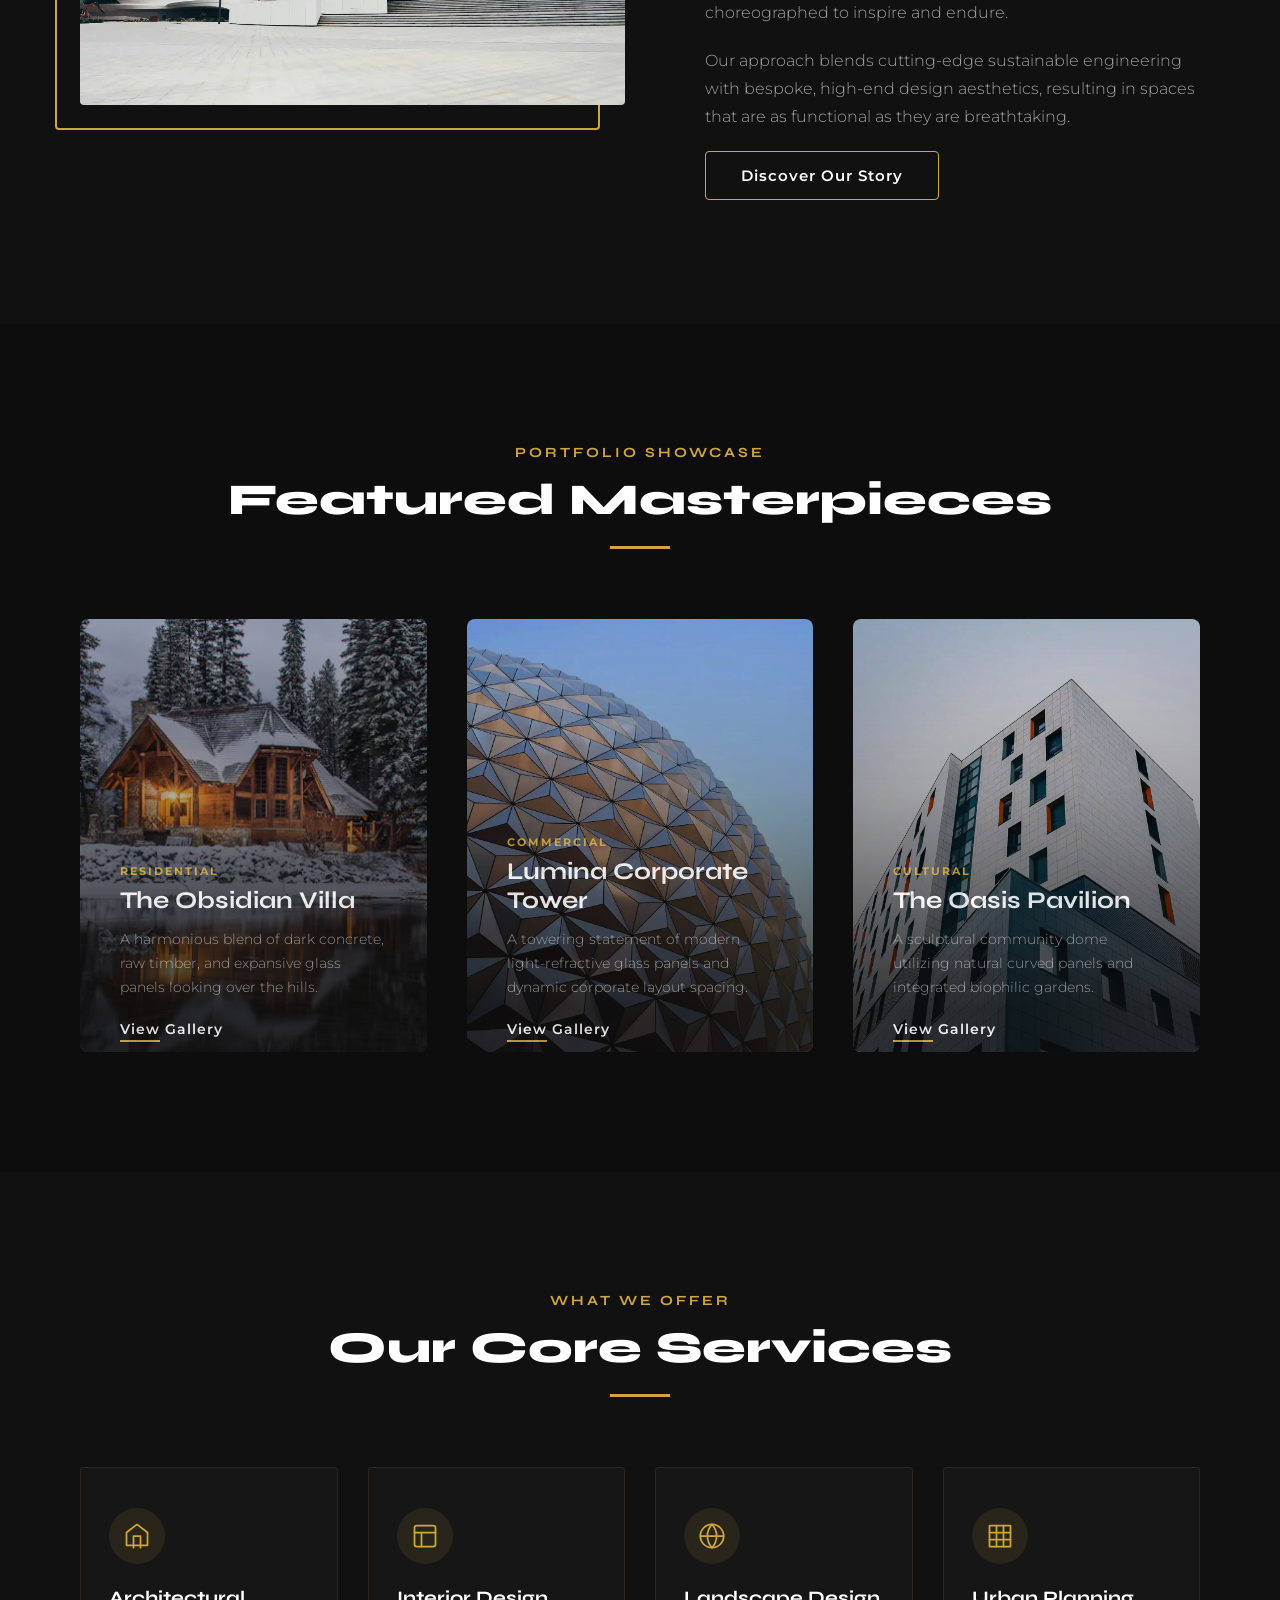
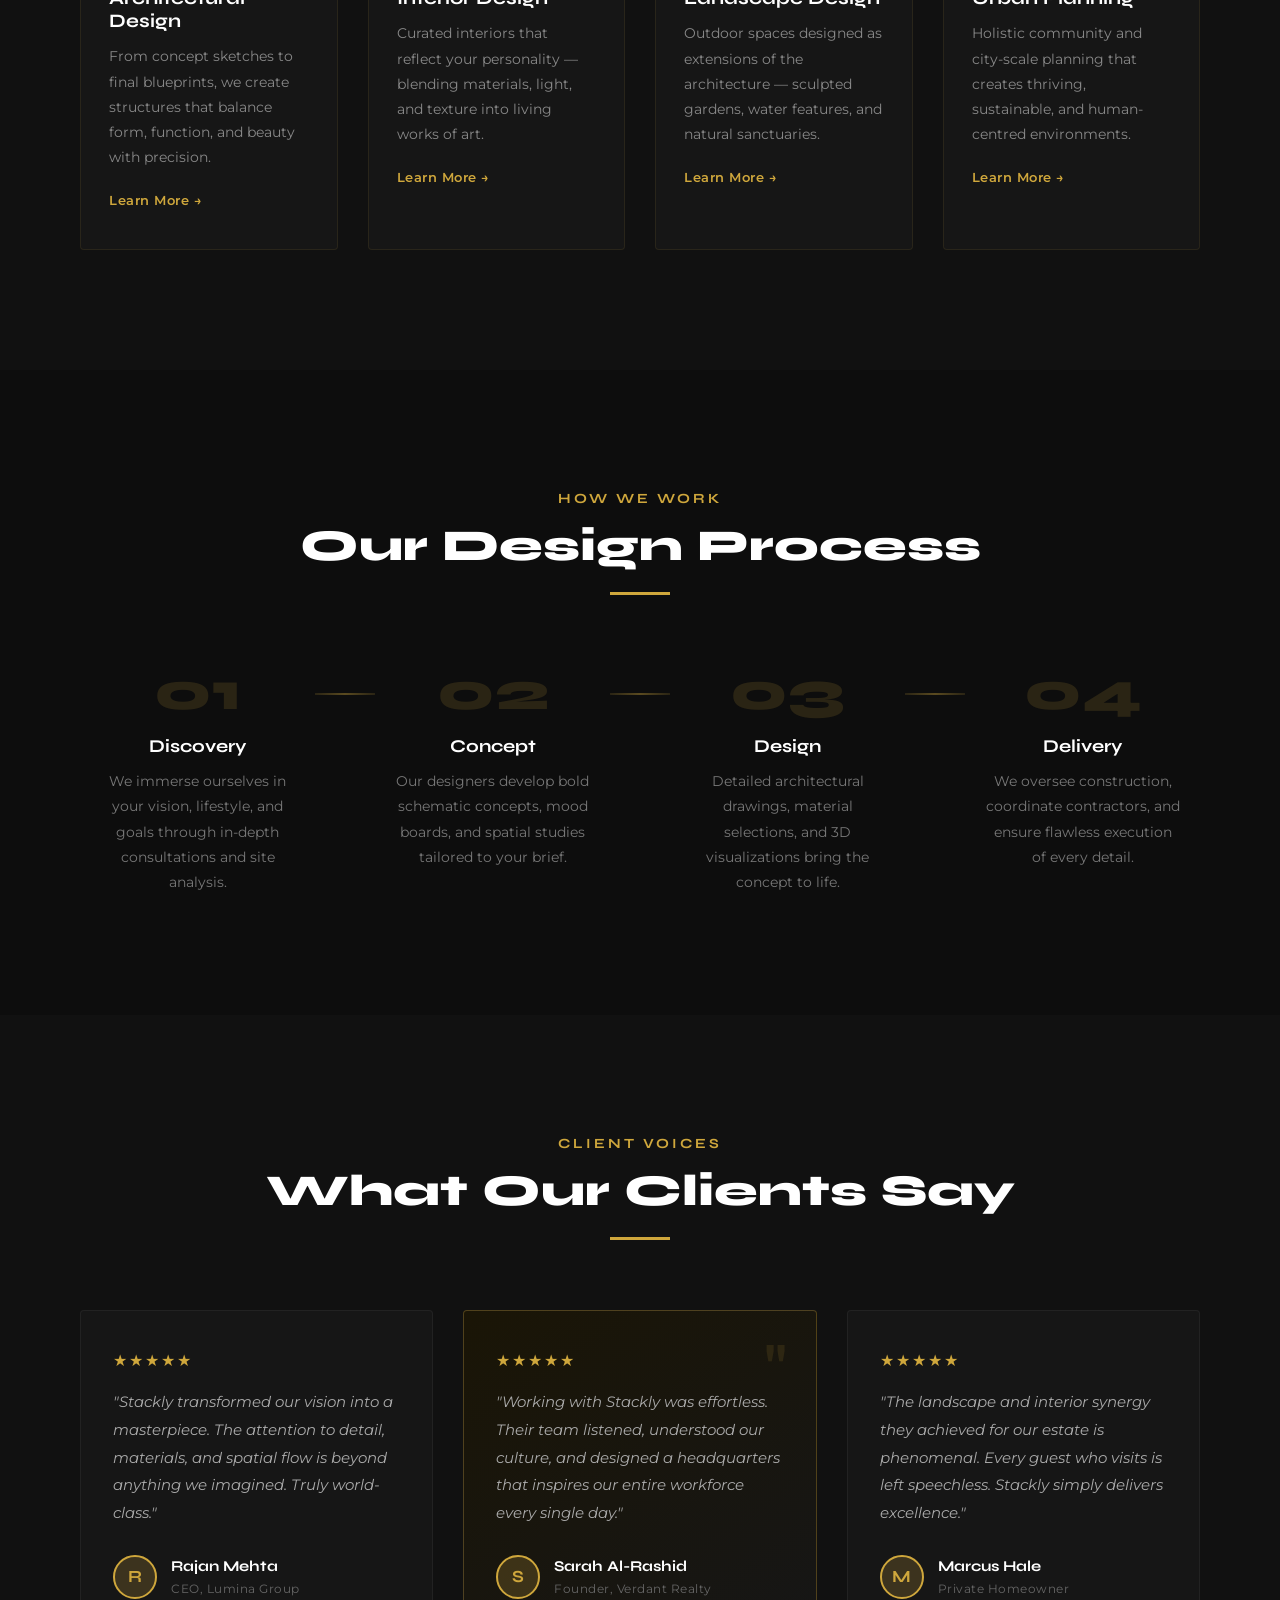
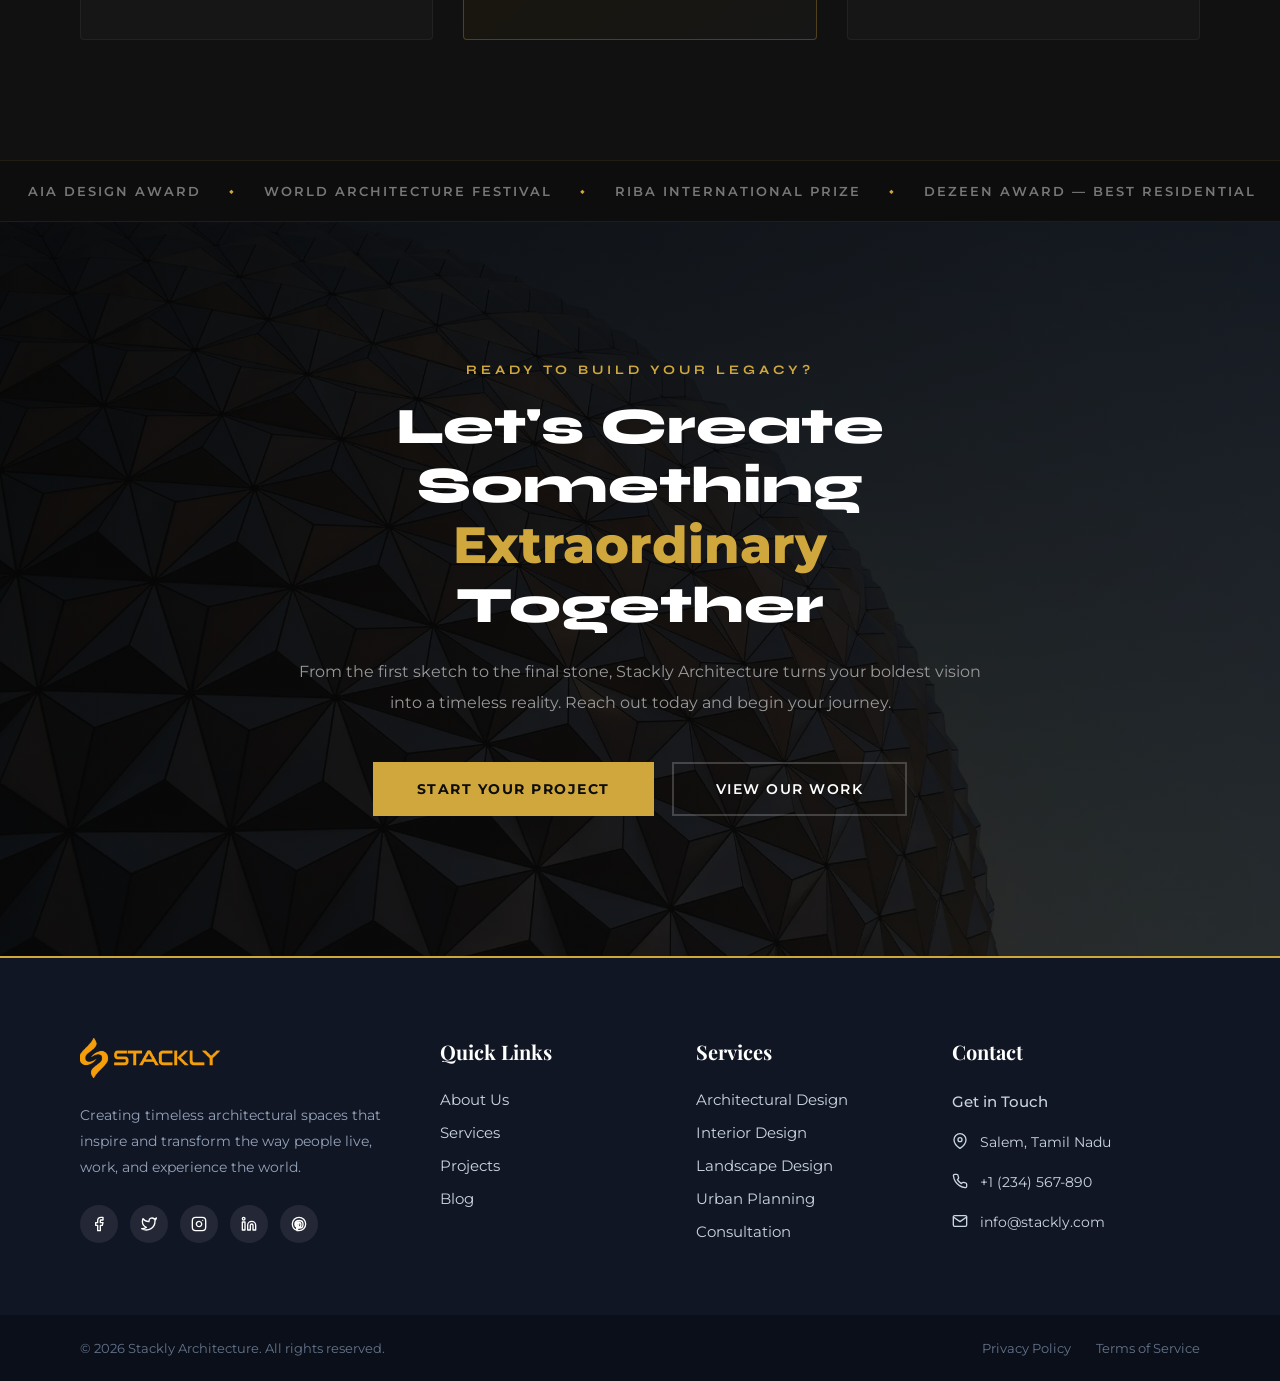
==== commit a6c47bf3: "Add files via upload" ====
--- a/index.html
+++ b/index.html
@@ -99,7 +99,7 @@
       <!-- Card 1 -->
       <div class="project-item">
         <div class="project-img-box">
-          <img src="assets/a4.webp" alt="The Obsidian Villa">
+          <img src="assets/a24.webp" alt="The Obsidian Villa">
           <div class="project-hover-overlay">
             <div class="project-meta">
               <span>RESIDENTIAL</span>
--- a/footer.css
+++ b/footer.css
@@ -34,6 +34,11 @@
     cursor: pointer;
     display: inline-block;
     transition: all 0.3s ease;
+}
+
+.brand-col .footer-logo:hover {
+    transform: scale(1.05) translateY(-2px);
+    opacity: 0.9;
 }
 
 .brand-col .footer-logo img {
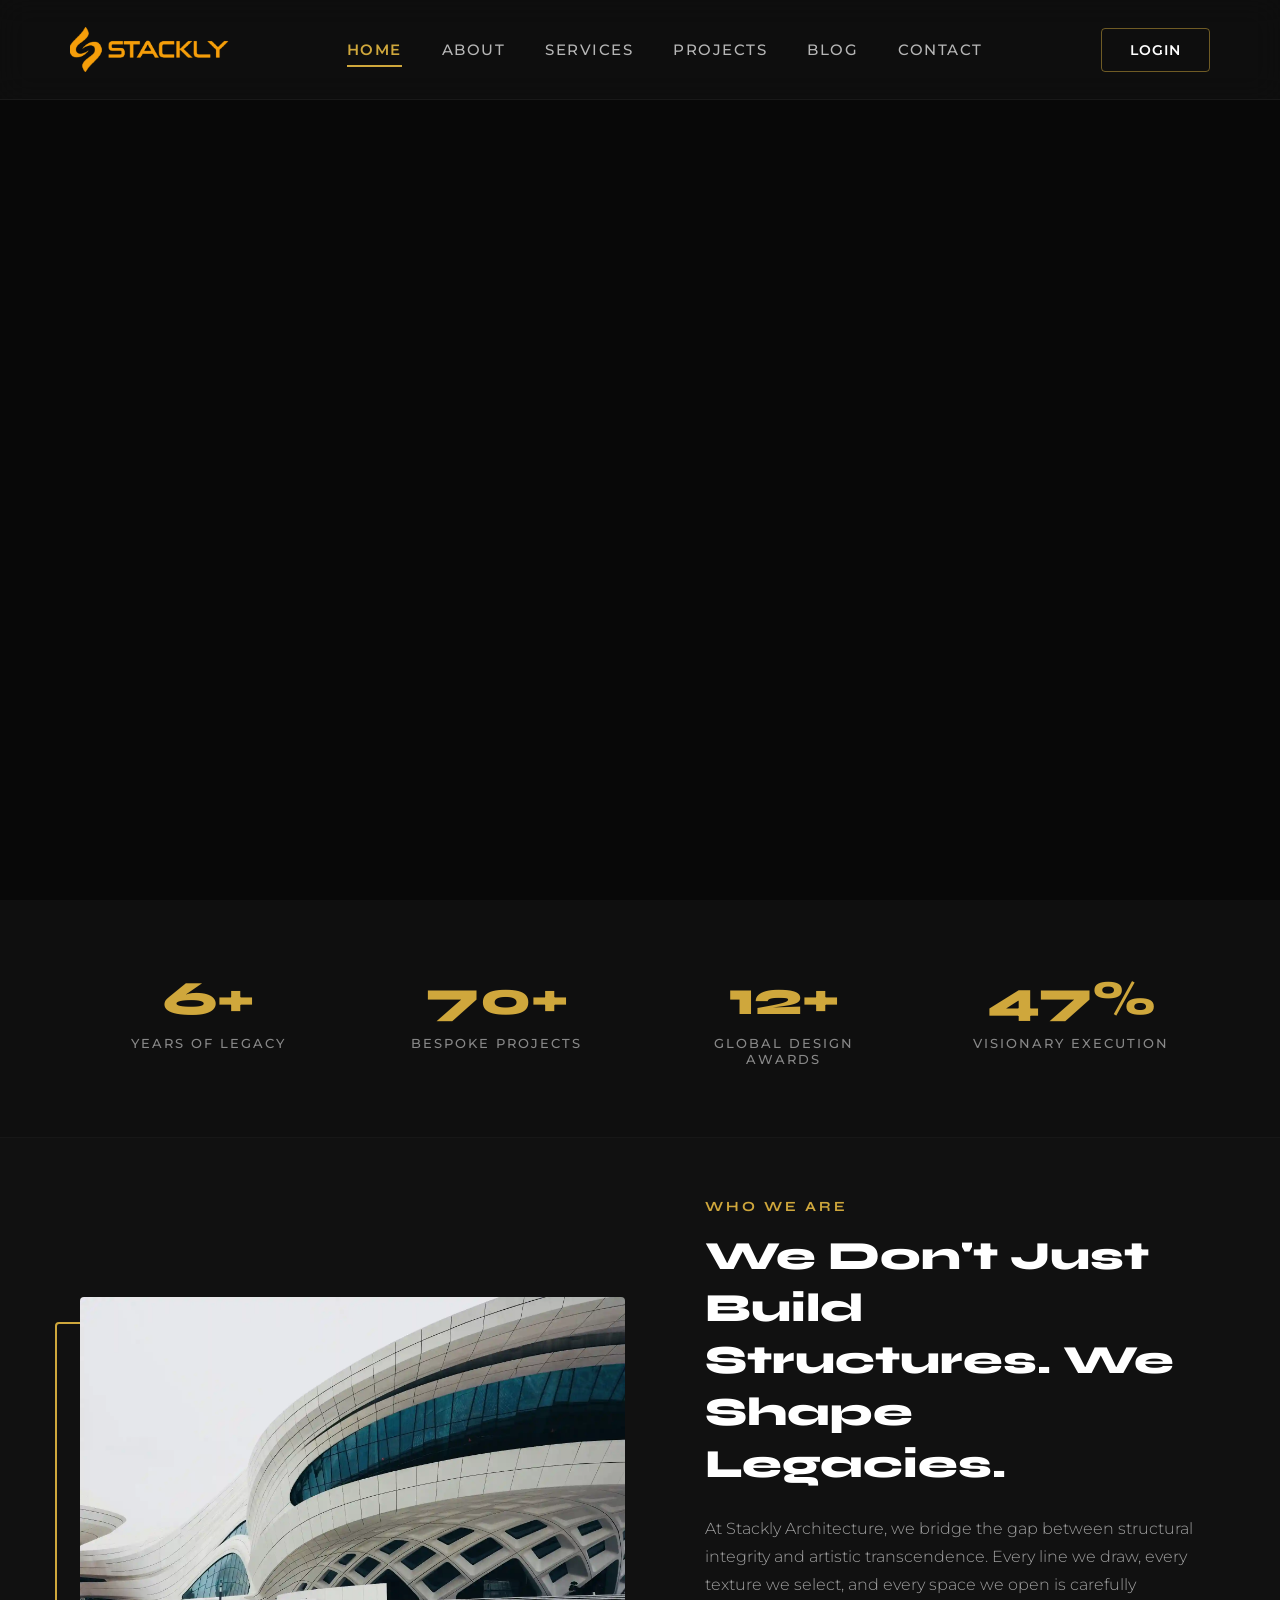
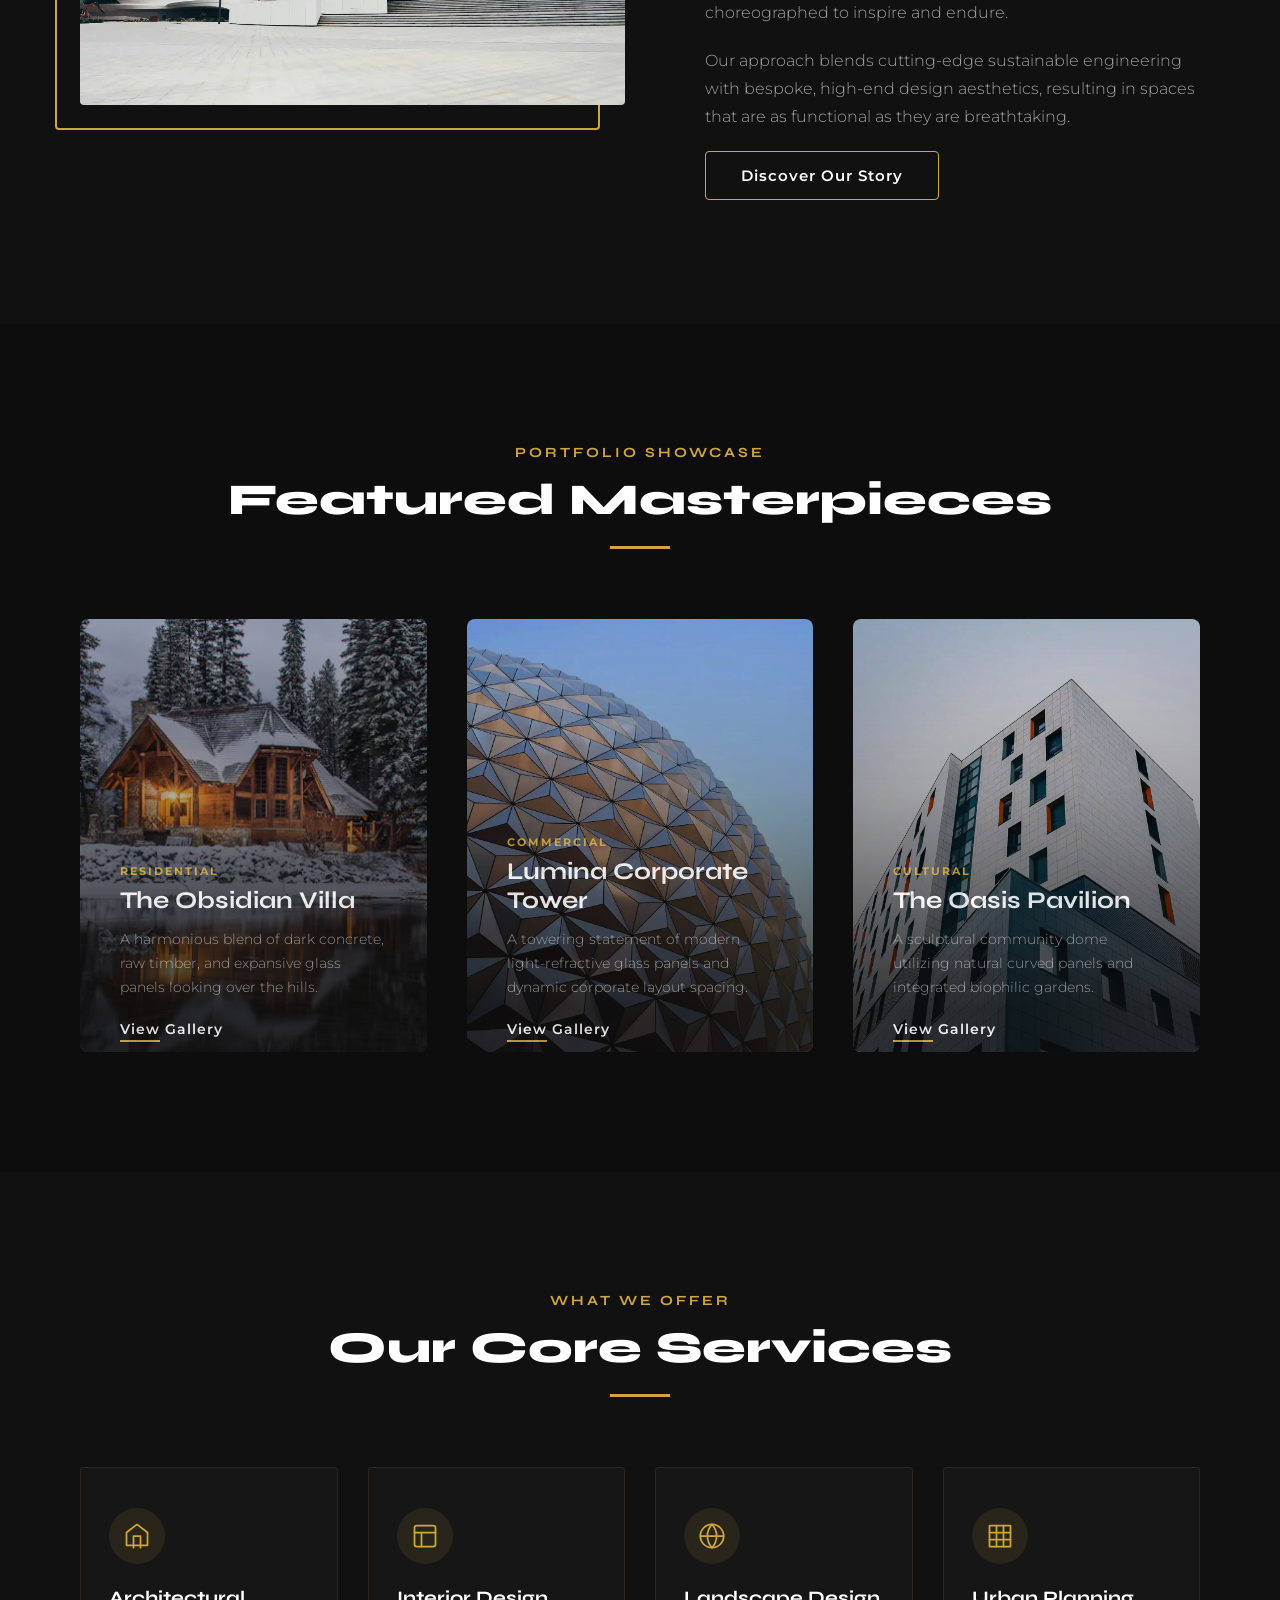
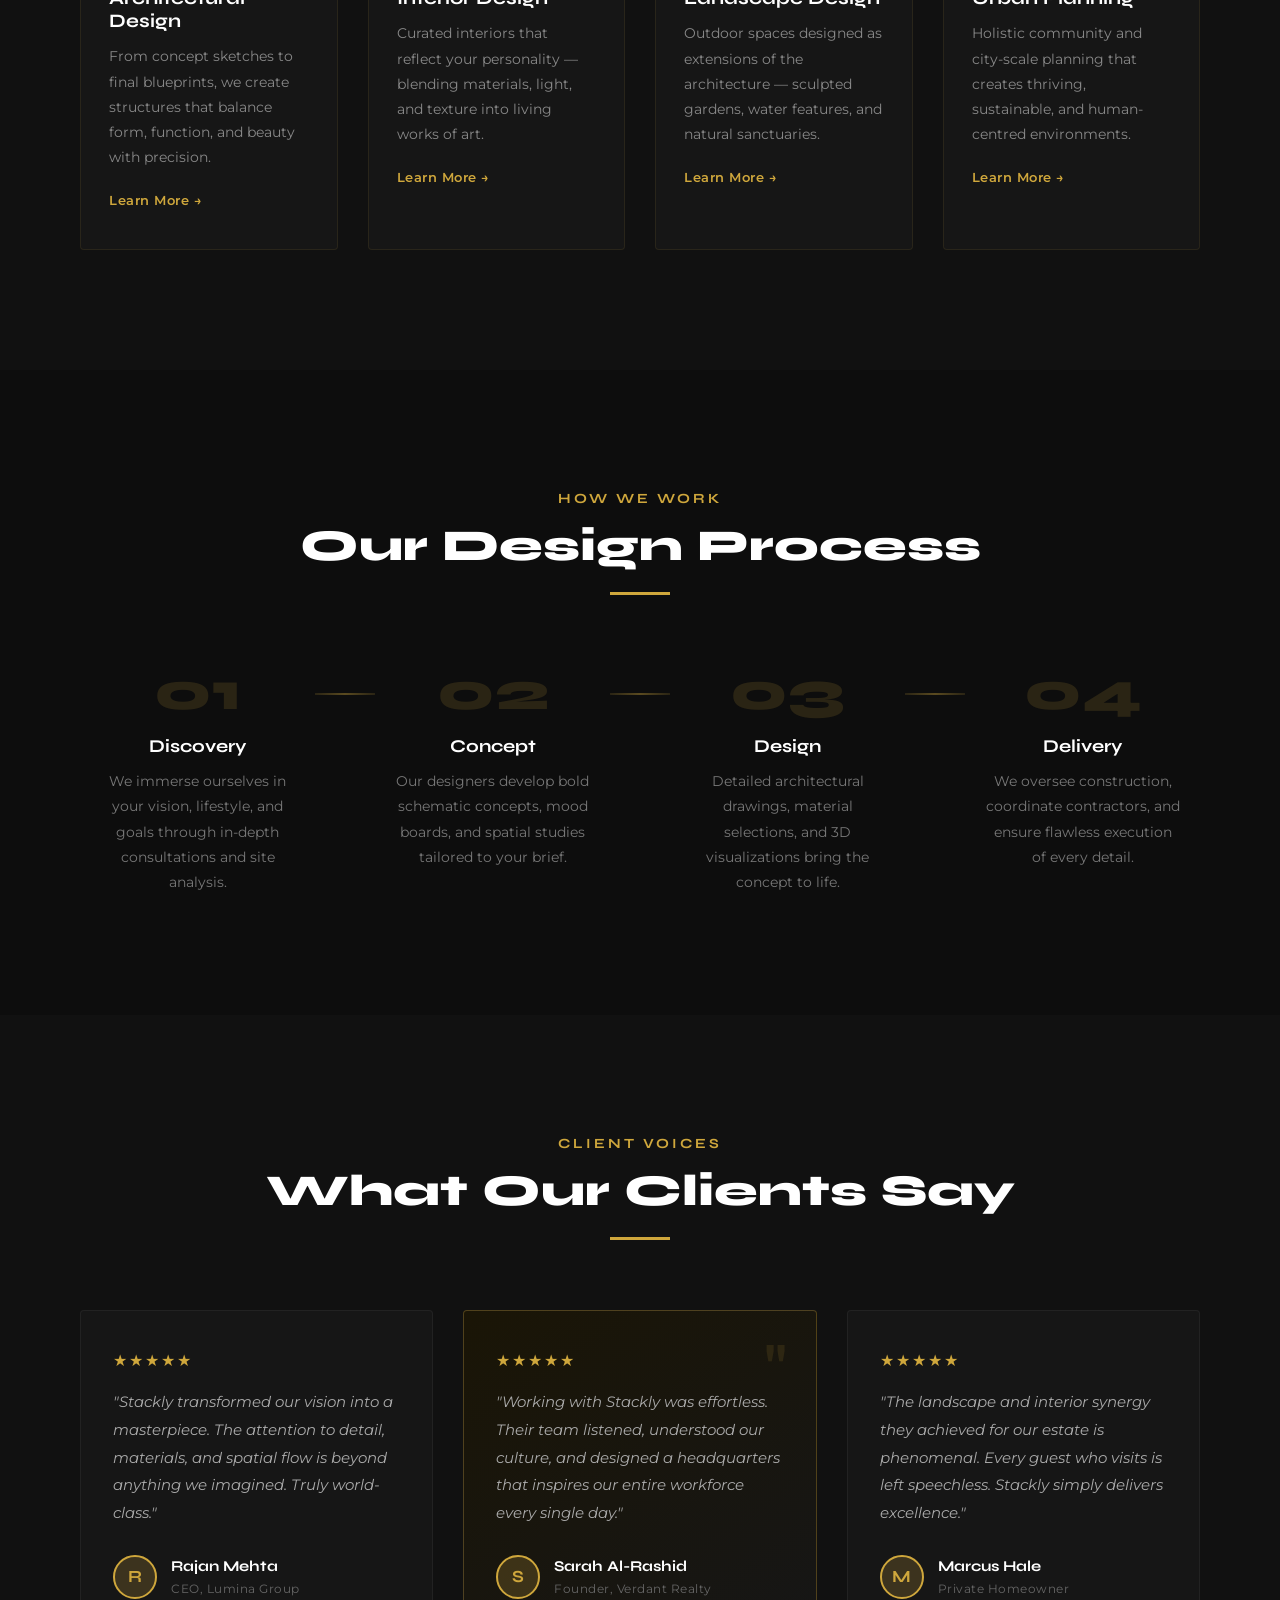
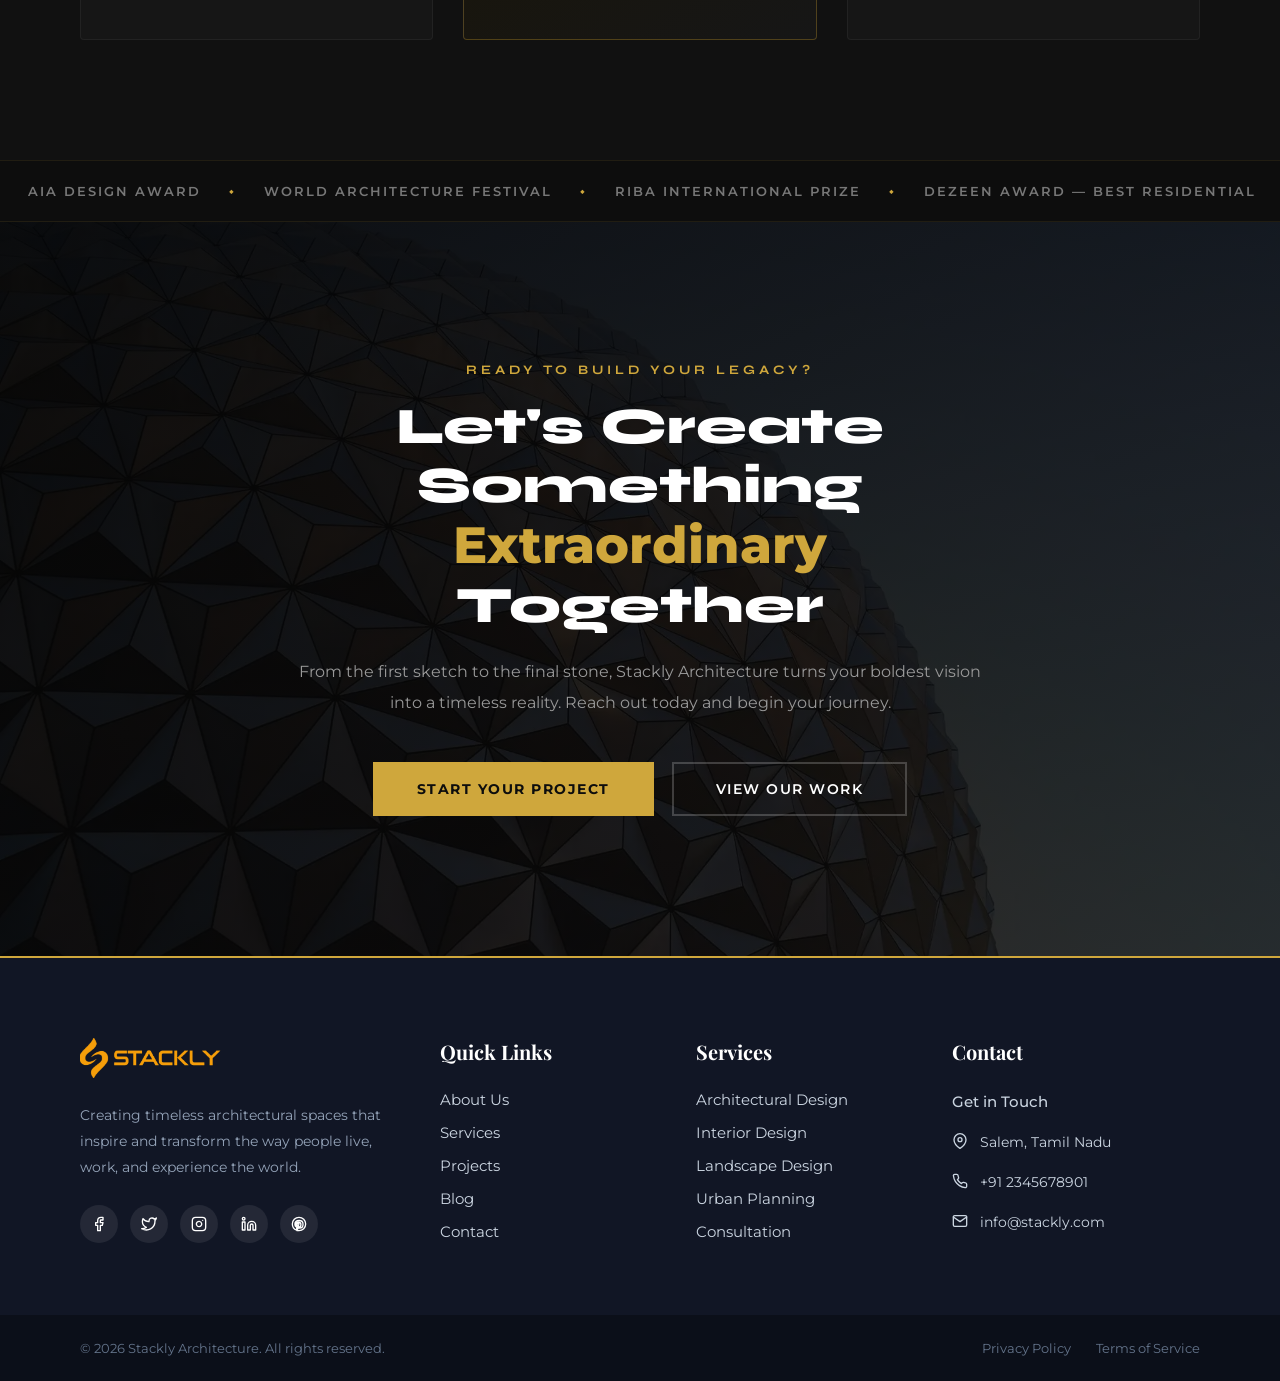
==== commit c854d6fc: "Add files via upload" ====
--- a/index.html
+++ b/index.html
@@ -327,6 +327,7 @@
           <li><a href="services.html">Services</a></li>
           <li><a href="project.html">Projects</a></li>
           <li><a href="blog.html">Blog</a></li>
+          <li><a href="contact.html">Contact</a></li>
         </ul>
       </div>
       <div class="footer-col">
@@ -344,7 +345,7 @@
         <ul class="contact-list">
           <li class="get-in-touch-label">Get in Touch</li>
           <li><svg xmlns="http://www.w3.org/2000/svg" width="18" height="18" viewBox="0 0 24 24" fill="none" stroke="currentColor" stroke-width="2" stroke-linecap="round" stroke-linejoin="round"><path d="M21 10c0 7-9 13-9 13s-9-6-9-13a9 9 0 0 1 18 0z"></path><circle cx="12" cy="10" r="3"></circle></svg><span>Salem, Tamil Nadu</span></li>
-          <li><svg xmlns="http://www.w3.org/2000/svg" width="18" height="18" viewBox="0 0 24 24" fill="none" stroke="currentColor" stroke-width="2" stroke-linecap="round" stroke-linejoin="round"><path d="M22 16.92v3a2 2 0 0 1-2.18 2 19.79 19.79 0 0 1-8.63-3.07 19.5 19.5 0 0 1-6-6 19.79 19.79 0 0 1-3.07-8.67A2 2 0 0 1 4.11 2h3a2 2 0 0 1 2 1.72 12.84 12.84 0 0 0 .7 2.81 2 2 0 0 1-.45 2.11L8.09 9.91a16 16 0 0 0 6 6l1.27-1.27a2 2 0 0 1 2.11-.45 12.84 12.84 0 0 0 2.81.7A2 2 0 0 1 22 16.92z"></path></svg><span>+1 (234) 567-890</span></li>
+          <li><svg xmlns="http://www.w3.org/2000/svg" width="18" height="18" viewBox="0 0 24 24" fill="none" stroke="currentColor" stroke-width="2" stroke-linecap="round" stroke-linejoin="round"><path d="M22 16.92v3a2 2 0 0 1-2.18 2 19.79 19.79 0 0 1-8.63-3.07 19.5 19.5 0 0 1-6-6 19.79 19.79 0 0 1-3.07-8.67A2 2 0 0 1 4.11 2h3a2 2 0 0 1 2 1.72 12.84 12.84 0 0 0 .7 2.81 2 2 0 0 1-.45 2.11L8.09 9.91a16 16 0 0 0 6 6l1.27-1.27a2 2 0 0 1 2.11-.45 12.84 12.84 0 0 0 2.81.7A2 2 0 0 1 22 16.92z"></path></svg><span>+91 2345678901</span></li>
           <li><svg xmlns="http://www.w3.org/2000/svg" width="18" height="18" viewBox="0 0 24 24" fill="none" stroke="currentColor" stroke-width="2" stroke-linecap="round" stroke-linejoin="round"><path d="M4 4h16c1.1 0 2 .9 2 2v12c0 1.1-.9 2-2 2H4c-1.1 0-2-.9-2-2V6c0-1.1.9-2 2-2z"></path><polyline points="22,6 12,13 2,6"></polyline></svg><span>info@stackly.com</span></li>
         </ul>
       </div>
